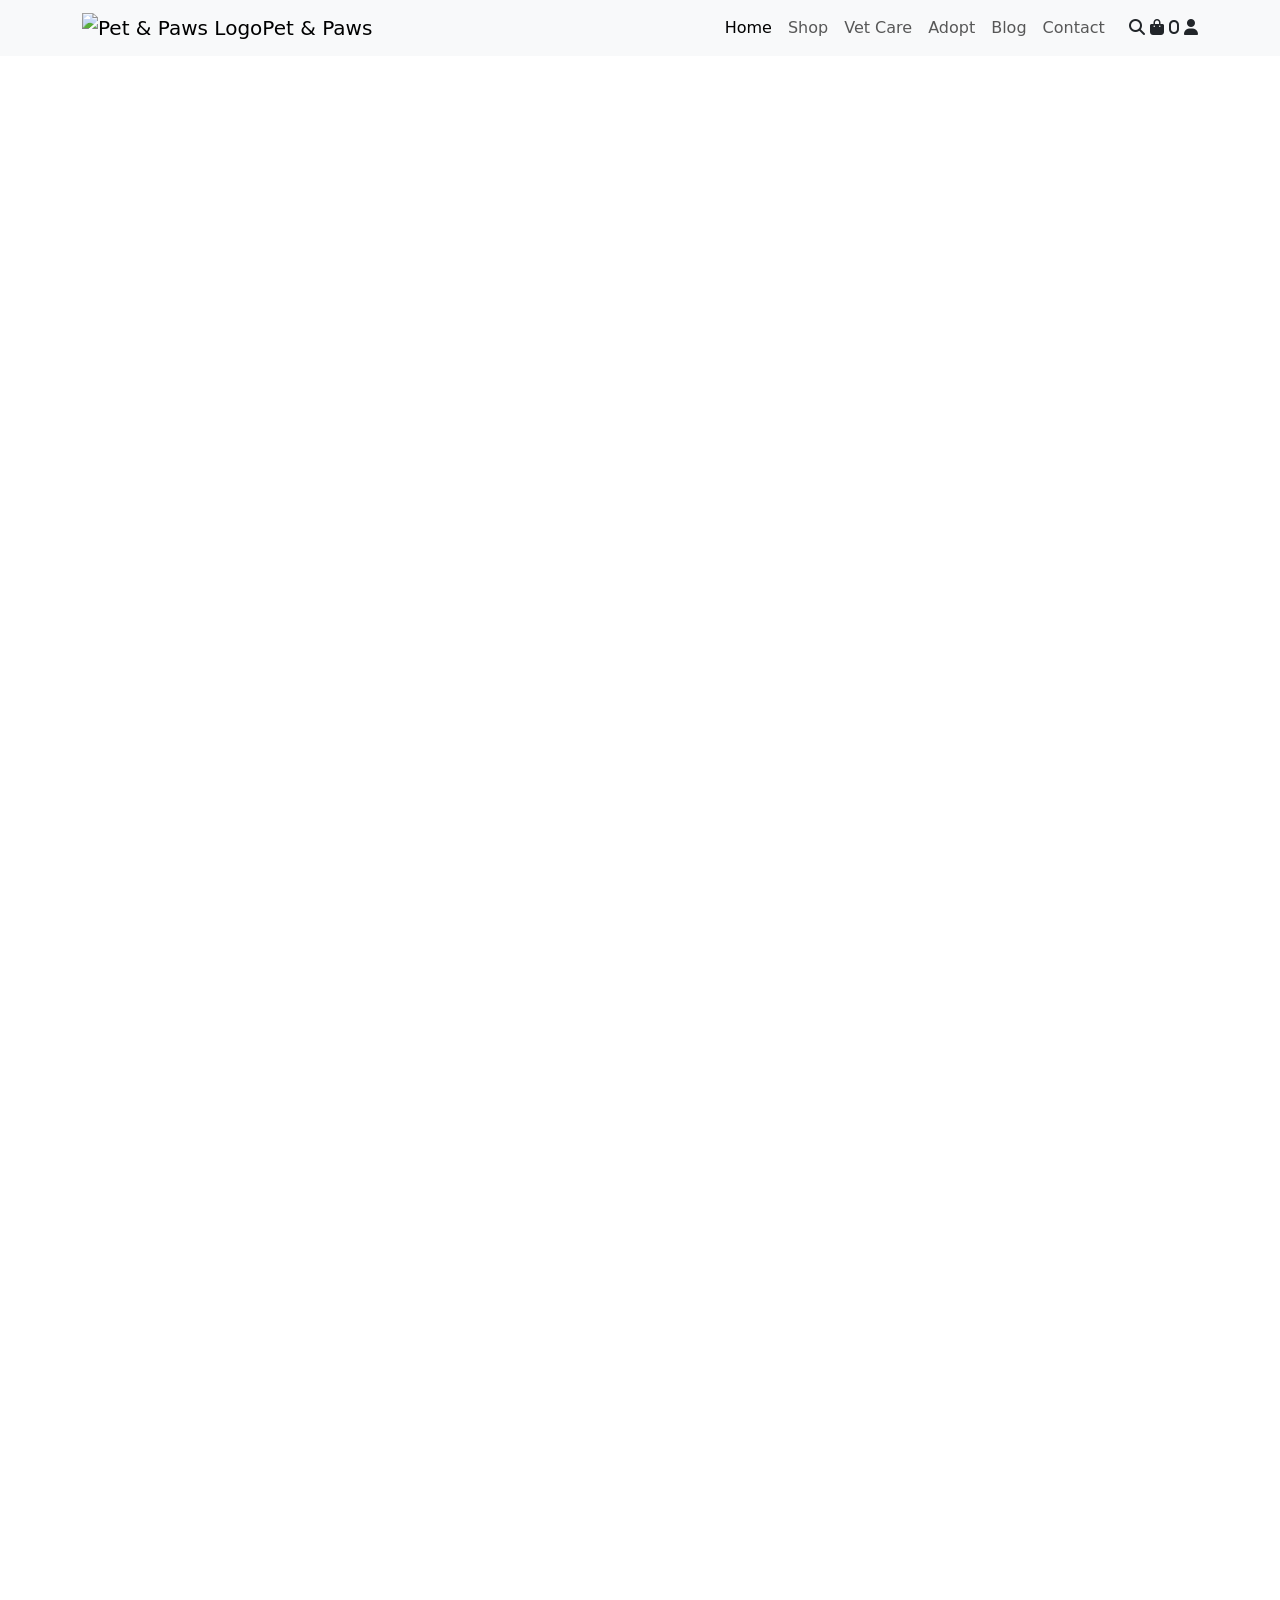
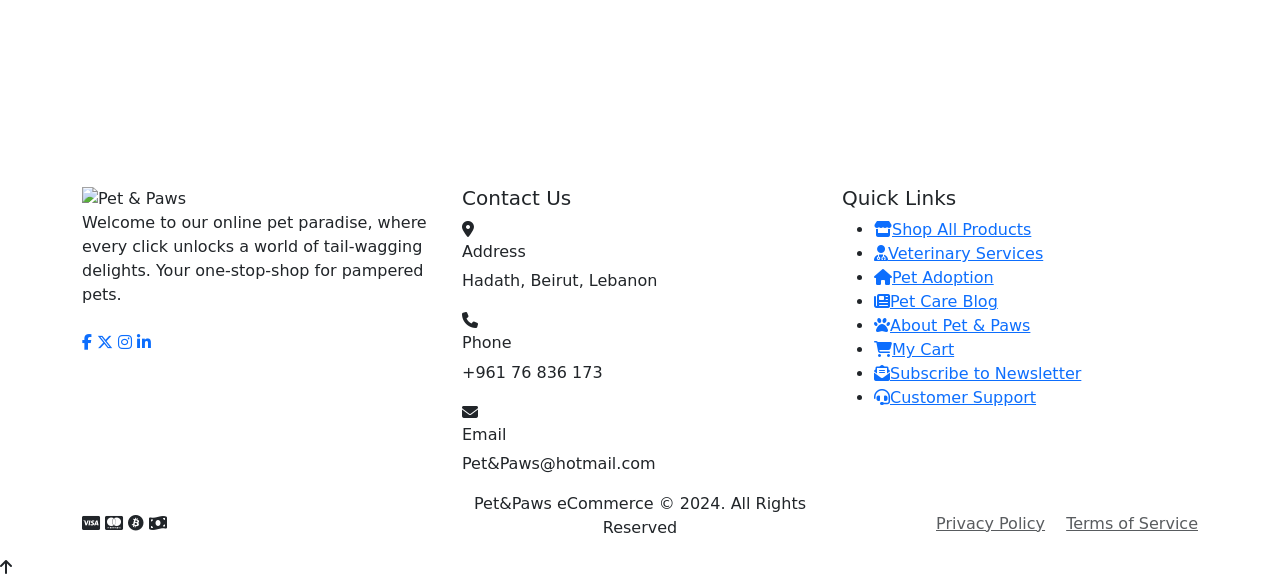
==== Home.html @ 6970361b "Add Home page HTML" ====
<!DOCTYPE html>
<html lang="en">
<head>
    <meta charset="UTF-8">
    <meta name="viewport" content="width=device-width, initial-scale=1.0">
    <title>Pet & Paws - Your Pet's Paradise</title>
    <meta name="description" content="Welcome to Pet & Paws - Your ultimate pet haven with premium food, toys, accessories, veterinary services, and pet adoption.">
    
    <!-- Bootstrap 5 CSS -->
    <link href="https://cdn.jsdelivr.net/npm/bootstrap@5.3.2/dist/css/bootstrap.min.css" rel="stylesheet">
    <!-- Font Awesome -->
    <link rel="stylesheet" href="https://cdnjs.cloudflare.com/ajax/libs/font-awesome/6.5.2/css/all.min.css">
    <!-- Google Fonts -->
    <link href="https://fonts.googleapis.com/css2?family=Poppins:wght@300;400;500;600;700;800&display=swap" rel="stylesheet">
    <!-- AOS Animation Library -->
    <link href="https://unpkg.com/aos@2.3.1/dist/aos.css" rel="stylesheet">
    <!-- Custom CSS -->
    <link rel="stylesheet" href="styles.css">
</head>
<body>
<!-- Navigation -->
    <nav class="navbar navbar-expand-lg navbar-light bg-light fixed-top">
        <div class="container">
            <a class="navbar-brand d-flex align-items-center" href="#home">
                <img src="image/logo.png" alt="Pet & Paws Logo">
                <span id="brand-name"><span class="pet-part">Pet &</span> <span class="paws-part">Paws</span></span>
            </a>
            <button class="navbar-toggler" type="button" data-bs-toggle="collapse" data-bs-target="#navbarSupportedContent" aria-controls="navbarSupportedContent" aria-expanded="false" aria-label="Toggle navigation">
                <span class="navbar-toggler-icon"></span>
            </button>
            <div class="collapse navbar-collapse" id="navbarSupportedContent">
                <ul class="navbar-nav ms-auto">
                    <li class="nav-item">
                        <a class="nav-link active" href="#home">Home</a>
                    </li>
                    <li class="nav-item">
                        <a class="nav-link" href="#featured">Shop</a>
                    </li>
                    <li class="nav-item">
                        <a class="nav-link" href="#veterinary">Vet Care</a>
                    </li>
                    <li class="nav-item">
                        <a class="nav-link" href="#adoption">Adopt</a>
                    </li>
                    <li class="nav-item">
                        <a class="nav-link" href="blog.html">Blog</a>
                    </li>
                    <li class="nav-item">
                        <a class="nav-link" href="#contact">Contact</a>
                    </li>
                    <li class="nav-item" id="admin-nav-item" style="display: none;">
                        <a class="nav-link" href="admin.html">
                            Admin Dashboard
                        </a>
                    </li>
                    <li class="nav-item" id="logout-nav-item" style="display: none;">
                        <a class="nav-link" href="#" onclick="logoutUser()" style="background: #dc3545; color: white; padding: 8px 15px; border-radius: 20px; font-weight: 500;">
                            Logout
                        </a>
                    </li>
                </ul>
                <div class="navbar-icons ms-lg-3 mt-3 mt-lg-0">
                    <i class="fas fa-search" data-bs-toggle="modal" data-bs-target="#searchModal" title="Search"></i>
                    <i class="fas fa-shopping-bag" onclick="goToCart()" title="Cart">
                        <span id="cart-count">0</span>
                    </i>
                    <i class="fas fa-user" onclick="goToLogin()" title="Account"></i>
                </div>
            </div>
        </div>
    </nav>

    <!-- Hero Section -->
    <section id="home">
        <div class="container">
            <div class="row align-items-center">
                <div class="col-lg-6 hero-content" data-aos="fade-right">
                    <span class="hero-badge"><i class="fas fa-paw me-2"></i>FRESH FETCHES</span>
                    <h1 class="hero-title">Welcome to the <span>Fur-tastic</span> Portal</h1>
                    <p class="hero-subtitle">
                        Welcome to the ultimate pet haven, where tails wag, purrs resonate, and every pet parent finds
                        exactly what their furry friend needs. Discover premium products at paw-some prices!
                    </p>
                    <div class="hero-buttons">
                        <button class="btn-hero-primary" onclick="scrollToSection('featured')">
                            <i class="fas fa-shopping-bag me-2"></i>Shop Now
                        </button>
                        <button class="btn-hero-secondary" onclick="scrollToSection('about-us')">
                            <i class="fas fa-info-circle me-2"></i>Learn More
                        </button>
                    </div>
                    <div class="hero-stats mt-4">
                        <div class="stat-item">
                            <span class="stat-number">10K+</span>
                            <span class="stat-label">Happy Pets</span>
                        </div>
                        <div class="stat-item">
                            <span class="stat-number">500+</span>
                            <span class="stat-label">Products</span>
                        </div>
                        <div class="stat-item">
                            <span class="stat-number">24/7</span>
                            <span class="stat-label">Support</span>
                        </div>
                    </div>
                </div>
                <div class="col-lg-6 hero-image" data-aos="fade-left">
                    <img src="image/backgr3.jpeg" alt="Happy Pet" class="img-fluid rounded-4">
                    <div class="floating-card card-1" data-aos="fade-up" data-aos-delay="300">
                        <i class="fas fa-heart"></i>
                        <span>Trusted by Pet Lovers</span>
                    </div>
                    <div class="floating-card card-2" data-aos="fade-up" data-aos-delay="500">
                        <i class="fas fa-star"></i>
                        <span>4.9 Rating</span>
                    </div>
                </div>
            </div>
        </div>
    </section>

    <!-- Features Section -->
    <section id="features">
        <div class="container">
            <div class="row g-4">
                <div class="col-lg-3 col-md-6" data-aos="fade-up" data-aos-delay="0">
                    <div class="feature-box">
                        <div class="feature-icon">
                            <i class="fas fa-shipping-fast"></i>
                        </div>
                        <h4>Free Shipping</h4>
                        <p>On all orders over $50. Fast and reliable delivery to your doorstep.</p>
                    </div>
                </div>
                <div class="col-lg-3 col-md-6" data-aos="fade-up" data-aos-delay="100">
                    <div class="feature-box">
                        <div class="feature-icon">
                            <i class="fas fa-undo"></i>
                        </div>
                        <h4>Easy Returns</h4>
                        <p>30-day hassle-free return policy. Your satisfaction is guaranteed.</p>
                    </div>
                </div>
                <div class="col-lg-3 col-md-6" data-aos="fade-up" data-aos-delay="200">
                    <div class="feature-box">
                        <div class="feature-icon">
                            <i class="fas fa-lock"></i>
                        </div>
                        <h4>Secure Payment</h4>
                        <p>100% secure payment processing with multiple payment options.</p>
                    </div>
                </div>
                <div class="col-lg-3 col-md-6" data-aos="fade-up" data-aos-delay="300">
                    <div class="feature-box">
                        <div class="feature-icon">
                            <i class="fas fa-headset"></i>
                        </div>
                        <h4>24/7 Support</h4>
                        <p>Dedicated customer support ready to help you anytime.</p>
                    </div>
                </div>
            </div>
        </div>
    </section>

    <!-- Products Section -->
    <section id="featured">
        <div class="container">
            <div class="section-header" data-aos="fade-up">
                <span class="section-badge">Our Products</span>
                <h2 class="section-title">Featured Products</h2>
                <p class="section-subtitle">Discover our handpicked selection of premium pet products at unbeatable prices</p>
            </div>
            
            <!-- Product Filters -->
            <div class="product-filters" data-aos="fade-up">
                <button class="filter-btn active" data-filter="all">All</button>
                <button class="filter-btn" data-filter="food">Food</button>
                <button class="filter-btn" data-filter="toys">Toys</button>
                <button class="filter-btn" data-filter="care">Care</button>
                <button class="filter-btn" data-filter="accessories">Accessories</button>
            </div>
            
            <div class="row g-4" id="product-container">
                <!-- Products will be loaded dynamically via JavaScript -->
            </div>
            
            <div class="text-center mt-5" data-aos="fade-up">
                <button class="btn-hero-secondary" onclick="loadMoreProducts()">
                    <i class="fas fa-spinner me-2"></i>Load More Products
                </button>
            </div>
        </div>
    </section>

    <!-- Veterinary Clinic Section -->
    <section id="veterinary">
        <div class="container">
            <div class="section-header" data-aos="fade-up">
                <span class="section-badge"><i class="fas fa-user-md me-2"></i>Veterinary Care</span>
                <h2 class="section-title">Professional Pet Healthcare</h2>
                <p class="section-subtitle">Expert veterinary services to keep your furry friends healthy and happy</p>
            </div>
            
            <div class="row g-4">
                <!-- Service Cards -->
                <div class="col-lg-4 col-md-6" data-aos="fade-up" data-aos-delay="0">
                    <div class="service-card">
                        <div class="service-icon">
                            <i class="fas fa-stethoscope"></i>
                        </div>
                        <h4>General Checkups</h4>
                        <p>Comprehensive health examinations to ensure your pet is in top condition.</p>
                        <span class="service-price">From $45</span>
                        <button class="btn-book" onclick="openBookingModal('General Checkup')">Book Now</button>
                    </div>
                </div>
                
                <div class="col-lg-4 col-md-6" data-aos="fade-up" data-aos-delay="100">
                    <div class="service-card">
                        <div class="service-icon">
                            <i class="fas fa-syringe"></i>
                        </div>
                        <h4>Vaccinations</h4>
                        <p>Essential vaccines to protect your pets from common diseases and infections.</p>
                        <span class="service-price">From $35</span>
                        <button class="btn-book" onclick="openBookingModal('Vaccination')">Book Now</button>
                    </div>
                </div>
                
                <div class="col-lg-4 col-md-6" data-aos="fade-up" data-aos-delay="200">
                    <div class="service-card">
                        <div class="service-icon">
                            <i class="fas fa-cut"></i>
                        </div>
                        <h4>Grooming Services</h4>
                        <p>Professional grooming including bathing, haircuts, nail trimming, and more.</p>
                        <span class="service-price">From $25</span>
                        <button class="btn-book" onclick="openBookingModal('Grooming')">Book Now</button>
                    </div>
                </div>
                
                <div class="col-lg-4 col-md-6" data-aos="fade-up" data-aos-delay="300">
                    <div class="service-card">
                        <div class="service-icon">
                            <i class="fas fa-tooth"></i>
                        </div>
                        <h4>Dental Care</h4>
                        <p>Complete dental cleaning and oral health services for your pets.</p>
                        <span class="service-price">From $60</span>
                        <button class="btn-book" onclick="openBookingModal('Dental Care')">Book Now</button>
                    </div>
                </div>
                
                <div class="col-lg-4 col-md-6" data-aos="fade-up" data-aos-delay="400">
                    <div class="service-card">
                        <div class="service-icon">
                            <i class="fas fa-microscope"></i>
                        </div>
                        <h4>Laboratory Tests</h4>
                        <p>Blood work, urinalysis, and other diagnostic tests for accurate health assessment.</p>
                        <span class="service-price">From $50</span>
                        <button class="btn-book" onclick="openBookingModal('Lab Tests')">Book Now</button>
                    </div>
                </div>
                
                <div class="col-lg-4 col-md-6" data-aos="fade-up" data-aos-delay="500">
                    <div class="service-card">
                        <div class="service-icon">
                            <i class="fas fa-ambulance"></i>
                        </div>
                        <h4>Emergency Care</h4>
                        <p>24/7 emergency veterinary services for urgent medical situations.</p>
                        <span class="service-price">Emergency</span>
                        <button class="btn-book emergency" onclick="callEmergency()">
                            <i class="fas fa-phone me-2"></i>Call Now
                        </button>
                    </div>
                </div>
            </div>
            
            <!-- Vet Team Section -->
            <div class="vet-team-section mt-5" data-aos="fade-up">
                <h3 class="text-center mb-4">Our Expert Veterinary Team</h3>
                <div class="row g-4">
                    <div class="col-lg-4 col-md-6">
                        <div class="vet-card">
                            <div class="vet-image">
                                <img src="https://images.unsplash.com/photo-1612349317150-e413f6a5b16d?w=400&h=400&fit=crop" alt="Dr. Sarah Johnson">
                            </div>
                            <h5>Dr. Sarah Johnson</h5>
                            <span class="vet-role">Chief Veterinarian</span>
                            <p>15+ years experience in small animal medicine</p>
                            <div class="vet-rating">
                                <i class="fas fa-star"></i>
                                <i class="fas fa-star"></i>
                                <i class="fas fa-star"></i>
                                <i class="fas fa-star"></i>
                                <i class="fas fa-star"></i>
                                <span>5.0</span>
                            </div>
                        </div>
                    </div>
                    <div class="col-lg-4 col-md-6">
                        <div class="vet-card">
                            <div class="vet-image">
                                <img src="https://images.unsplash.com/photo-1622253692010-333f2da6031d?w=400&h=400&fit=crop" alt="Dr. Michael Chen">
                            </div>
                            <h5>Dr. Michael Chen</h5>
                            <span class="vet-role">Surgical Specialist</span>
                            <p>Expert in orthopedic and soft tissue surgery</p>
                            <div class="vet-rating">
                                <i class="fas fa-star"></i>
                                <i class="fas fa-star"></i>
                                <i class="fas fa-star"></i>
                                <i class="fas fa-star"></i>
                                <i class="fas fa-star-half-alt"></i>
                                <span>4.8</span>
                            </div>
                        </div>
                    </div>
                    <div class="col-lg-4 col-md-6">
                        <div class="vet-card">
                            <div class="vet-image">
                                <img src="https://images.unsplash.com/photo-1594824476967-48c8b964273f?w=400&h=400&fit=crop" alt="Dr. Emily Rodriguez">
                            </div>
                            <h5>Dr. Emily Rodriguez</h5>
                            <span class="vet-role">Pet Nutritionist</span>
                            <p>Specialized in dietary planning and nutrition</p>
                            <div class="vet-rating">
                                <i class="fas fa-star"></i>
                                <i class="fas fa-star"></i>
                                <i class="fas fa-star"></i>
                                <i class="fas fa-star"></i>
                                <i class="fas fa-star"></i>
                                <span>4.9</span>
                            </div>
                        </div>
                    </div>
                </div>
            </div>
        </div>
    </section>

    <!-- Pet Adoption Section -->
    <section id="adoption">
        <div class="container">
            <div class="section-header" data-aos="fade-up">
                <span class="section-badge"><i class="fas fa-home me-2"></i>Pet Adoption</span>
                <h2 class="section-title">Find Your Perfect Companion</h2>
                <p class="section-subtitle">Give a loving home to pets in need. Browse our adorable friends waiting for adoption.</p>
            </div>
            
            <!-- Adoption Stats -->
            <div class="adoption-stats" data-aos="fade-up">
                <div class="adoption-stat-item">
                    <i class="fas fa-heart"></i>
                    <span class="adoption-number">1,250+</span>
                    <span class="adoption-label">Pets Adopted</span>
                </div>
                <div class="adoption-stat-item">
                    <i class="fas fa-home"></i>
                    <span class="adoption-number">850+</span>
                    <span class="adoption-label">Happy Families</span>
                </div>
                <div class="adoption-stat-item">
                    <i class="fas fa-clock"></i>
                    <span class="adoption-number">5+</span>
                    <span class="adoption-label">Years of Service</span>
                </div>
            </div>
            
            <!-- Pet Filter Tabs -->
            <div class="pet-filter-tabs" data-aos="fade-up">
                <button class="pet-tab active" data-pet="all">
                    <i class="fas fa-paw"></i> All Pets
                </button>
                <button class="pet-tab" data-pet="dogs">
                    <i class="fas fa-dog"></i> Dogs
                </button>
                <button class="pet-tab" data-pet="cats">
                    <i class="fas fa-cat"></i> Cats
                </button>
                <button class="pet-tab" data-pet="others">
                    <i class="fas fa-dove"></i> Others
                </button>
            </div>
            
            <!-- Pets Grid -->
            <div class="row g-4" id="pets-container">
                <!-- Pet cards will be loaded dynamically -->
            </div>
            
            <!-- Adoption Process -->
            <div class="adoption-process mt-5" data-aos="fade-up">
                <h3 class="text-center mb-5">How Adoption Works</h3>
                <div class="row g-4">
                    <div class="col-lg-3 col-md-6">
                        <div class="process-step">
                            <div class="step-number">1</div>
                            <i class="fas fa-search"></i>
                            <h5>Browse Pets</h5>
                            <p>Explore our available pets and find your perfect match</p>
                        </div>
                    </div>
                    <div class="col-lg-3 col-md-6">
                        <div class="process-step">
                            <div class="step-number">2</div>
                            <i class="fas fa-handshake"></i>
                            <h5>Meet & Greet</h5>
                            <p>Schedule a visit to meet your potential new family member</p>
                        </div>
                    </div>
                    <div class="col-lg-3 col-md-6">
                        <div class="process-step">
                            <div class="step-number">3</div>
                            <i class="fas fa-file-alt"></i>
                            <h5>Application</h5>
                            <p>Complete the adoption application and screening process</p>
                        </div>
                    </div>
                    <div class="col-lg-3 col-md-6">
                        <div class="process-step">
                            <div class="step-number">4</div>
                            <i class="fas fa-home"></i>
                            <h5>Welcome Home</h5>
                            <p>Bring your new companion home and start your journey together</p>
                        </div>
                    </div>
                </div>
            </div>
            
            <!-- Success Stories -->
            <div class="success-stories mt-5" data-aos="fade-up">
                <h3 class="text-center mb-4">Adoption Success Stories</h3>
                <div class="testimonial-slider">
                    <div class="testimonial-card">
                        <div class="testimonial-image">
                            <img src="https://images.unsplash.com/photo-1587300003388-59208cc962cb?w=200&h=200&fit=crop" alt="Max">
                        </div>
                        <div class="testimonial-content">
                            <p>"We adopted Max 6 months ago and he has brought so much joy to our family. The adoption process was smooth and the team was incredibly helpful!"</p>
                            <h6>The Johnson Family</h6>
                            <span>Adopted Max (Golden Retriever)</span>
                        </div>
                    </div>
                </div>
            </div>
        </div>
    </section>

    <!-- Pet Care Tips Section -->
    <section id="care-tips">
        <div class="container">
            <div class="section-header" data-aos="fade-up">
                <span class="section-badge"><i class="fas fa-lightbulb me-2"></i>Pet Care Tips</span>
                <h2 class="section-title">Expert Advice for Pet Parents</h2>
                <p class="section-subtitle">Helpful tips and guides to keep your pets healthy and happy</p>
            </div>
            
            <div class="row g-4">
                <div class="col-lg-4 col-md-6" data-aos="fade-up" data-aos-delay="0">
                    <div class="tip-card">
                        <div class="tip-image">
                            <img src="https://images.unsplash.com/photo-1583337130417-3346a1be7dee?w=400&h=300&fit=crop" alt="Nutrition Tips">
                            <span class="tip-category">Nutrition</span>
                        </div>
                        <div class="tip-content">
                            <h5>Healthy Eating Habits</h5>
                            <p>Learn about proper nutrition and feeding schedules for your pets at different life stages.</p>
                            <a href="blog.html" class="read-more">Read More <i class="fas fa-arrow-right"></i></a>
                        </div>
                    </div>
                </div>
                
                <div class="col-lg-4 col-md-6" data-aos="fade-up" data-aos-delay="100">
                    <div class="tip-card">
                        <div class="tip-image">
                            <img src="https://images.unsplash.com/photo-1601758228041-f3b2795255f1?w=400&h=300&fit=crop" alt="Exercise Tips">
                            <span class="tip-category">Exercise</span>
                        </div>
                        <div class="tip-content">
                            <h5>Daily Exercise Routines</h5>
                            <p>Discover the right amount of physical activity your pet needs to stay fit and healthy.</p>
                            <a href="blog.html" class="read-more">Read More <i class="fas fa-arrow-right"></i></a>
                        </div>
                    </div>
                </div>
                
                <div class="col-lg-4 col-md-6" data-aos="fade-up" data-aos-delay="200">
                    <div class="tip-card">
                        <div class="tip-image">
                            <img src="https://images.unsplash.com/photo-1516734214326-712a40e8c934?w=400&h=300&fit=crop" alt="Training Tips">
                            <span class="tip-category">Training</span>
                        </div>
                        <div class="tip-content">
                            <h5>Basic Training Guide</h5>
                            <p>Essential training tips to help your pet become a well-behaved family member.</p>
                            <a href="blog.html" class="read-more">Read More <i class="fas fa-arrow-right"></i></a>
                        </div>
                    </div>
                </div>
            </div>
        </div>
    </section>

    <!-- About Section -->
    <section id="about-us">
        <div class="container">
            <div class="about-content">
                <div class="about-image" data-aos="fade-right">
                    <img src="image/pets.webp" alt="About Pet & Paws">
                    <div class="experience-badge">
                        <span class="exp-years">10+</span>
                        <span class="exp-text">Years of<br>Experience</span>
                    </div>
                </div>
                <div class="about-text" data-aos="fade-left">
                    <span class="section-badge">About Us</span>
                    <h3>We Love Pets As Much As You Do</h3>
                    <p>
                        Welcome to our online pet paradise, where every click unlocks a world of tail-wagging delights. 
                        From gourmet treats to toys that turn 'fetch' into a full-blown adventure, we're the one-stop-shop 
                        for pampered pets and their discerning humans.
                    </p>
                    <p>
                        Founded by pet lovers for pet lovers, we understand that your furry friends deserve nothing but 
                        the best. That's why we carefully curate our collection to include only the highest quality 
                        products that meet our strict standards.
                    </p>
                    <div class="about-features">
                        <div class="about-feature">
                            <i class="fas fa-check-circle"></i>
                            <span>Premium Quality</span>
                        </div>
                        <div class="about-feature">
                            <i class="fas fa-check-circle"></i>
                            <span>Best Prices</span>
                        </div>
                        <div class="about-feature">
                            <i class="fas fa-check-circle"></i>
                            <span>Fast Delivery</span>
                        </div>
                        <div class="about-feature">
                            <i class="fas fa-check-circle"></i>
                            <span>Expert Support</span>
                        </div>
                    </div>
                    <button class="btn-hero-primary mt-4" onclick="scrollToSection('featured')">
                        Explore Products
                    </button>
                </div>
            </div>
        </div>
    </section>

    <!-- Newsletter Section -->
    <section id="newsletter">
        <div class="container">
            <div class="newsletter-content" data-aos="fade-up">
                <div class="row align-items-center">
                    <div class="col-lg-6">
                        <h3>Join Our Pet Family</h3>
                        <p>Subscribe to get special offers, free giveaways, and exclusive deals</p>
                    </div>
                    <div class="col-lg-6">
                        <form class="newsletter-form" onsubmit="subscribeNewsletter(event)">
                            <input type="email" placeholder="Enter your email address" required>
                            <button type="submit">Subscribe</button>
                        </form>
                    </div>
                </div>
            </div>
        </div>
    </section>

    <!-- Contact Section -->
    <section id="contact">
        <div class="container">
            <div class="section-header" data-aos="fade-up">
                <span class="section-badge"><i class="fas fa-envelope me-2"></i>Get In Touch</span>
                <h2 class="section-title">Contact Us</h2>
                <p class="section-subtitle">Have questions? We'd love to hear from you. Send us a message!</p>
            </div>
            
            <div class="row g-4">
                <div class="col-lg-4" data-aos="fade-right">
                    <div class="contact-info-card">
                        <div class="contact-info-item">
                            <i class="fas fa-map-marker-alt"></i>
                            <div>
                                <h6>Visit Us</h6>
                                <p>Hadath, Beirut, Lebanon</p>
                            </div>
                        </div>
                        <div class="contact-info-item">
                            <i class="fas fa-phone"></i>
                            <div>
                                <h6>Call Us</h6>
                                <p>+961 76 836 173</p>
                            </div>
                        </div>
                        <div class="contact-info-item">
                            <i class="fas fa-envelope"></i>
                            <div>
                                <h6>Email Us</h6>
                                <p>Pet&Paws@hotmail.com</p>
                            </div>
                        </div>
                        <div class="contact-info-item">
                            <i class="fas fa-clock"></i>
                            <div>
                                <h6>Working Hours</h6>
                                <p>Mon - Sat: 9AM - 8PM</p>
                            </div>
                        </div>
                    </div>
                </div>
                <div class="col-lg-8" data-aos="fade-left">
                    <form class="contact-form" onsubmit="submitContactForm(event)">
                        <div class="row g-3">
                            <div class="col-md-6">
                                <input type="text" class="form-control" placeholder="Your Name" required>
                            </div>
                            <div class="col-md-6">
                                <input type="email" class="form-control" placeholder="Your Email" required>
                            </div>
                            <div class="col-12">
                                <input type="text" class="form-control" placeholder="Subject">
                            </div>
                            <div class="col-12">
                                <textarea class="form-control" rows="5" placeholder="Your Message" required></textarea>
                            </div>
                            <div class="col-12">
                                <button type="submit" class="btn-hero-primary">
                                    <i class="fas fa-paper-plane me-2"></i>Send Message
                                </button>
                            </div>
                        </div>
                    </form>
                </div>
            </div>
        </div>
    </section>

    <!-- Footer -->
    <footer>
        <div class="container">
            <div class="row g-4">
                <div class="col-lg-4 col-md-6">
                    <img src="image/logo.png" alt="Pet & Paws" class="footer-logo">
                    <p>
                        Welcome to our online pet paradise, where every click unlocks a world of tail-wagging delights. 
                        Your one-stop-shop for pampered pets.
                    </p>
                    <div class="social-links mt-4">
                        <a href="#"><i class="fab fa-facebook-f"></i></a>
                        <a href="#"><i class="fab fa-x-twitter"></i></a>
                        <a href="#"><i class="fab fa-instagram"></i></a>
                        <a href="#"><i class="fab fa-linkedin-in"></i></a>
                    </div>
                </div>
                <div class="col-lg-4 col-md-6">
                    <h5>Contact Us</h5>
                    <div class="contact-item">
                        <i class="fas fa-map-marker-alt"></i>
                        <div>
                            <h6>Address</h6>
                            <p>Hadath, Beirut, Lebanon</p>
                        </div>
                    </div>
                    <div class="contact-item">
                        <i class="fas fa-phone"></i>
                        <div>
                            <h6>Phone</h6>
                            <p>+961 76 836 173</p>
                        </div>
                    </div>
                    <div class="contact-item">
                        <i class="fas fa-envelope"></i>
                        <div>
                            <h6>Email</h6>
                            <p>Pet&Paws@hotmail.com</p>
                        </div>
                    </div>
                </div>
                <div class="col-lg-4 col-md-12">
                    <h5>Quick Links</h5>
                    <ul class="footer-links">
                        <li><a href="Home.html#featured"><i class="fas fa-store"></i><span>Shop All Products</span></a></li>
                        <li><a href="Home.html#veterinary"><i class="fas fa-user-md"></i><span>Veterinary Services</span></a></li>
                        <li><a href="Home.html#adoption"><i class="fas fa-home"></i><span>Pet Adoption</span></a></li>
                        <li><a href="blog.html"><i class="fas fa-newspaper"></i><span>Pet Care Blog</span></a></li>
                        <li><a href="Home.html#about-us"><i class="fas fa-paw"></i><span>About Pet & Paws</span></a></li>
                        <li><a href="addTocart.html"><i class="fas fa-shopping-cart"></i><span>My Cart</span></a></li>
                        <li><a href="Home.html#newsletter"><i class="fas fa-envelope-open-text"></i><span>Subscribe to Newsletter</span></a></li>
                        <li><a href="mailto:Pet%26Paws@hotmail.com"><i class="fas fa-headset"></i><span>Customer Support</span></a></li>
                    </ul>
                </div>
            </div>
            <div class="copyright">
                <div class="row align-items-center">
                    <div class="col-md-4 text-center text-md-start mb-3 mb-md-0">
                        <div class="payment-methods">
                            <i class="fab fa-cc-visa" title="Visa"></i>
                            <i class="fab fa-cc-mastercard" title="Mastercard"></i>
                            <i class="fab fa-bitcoin" title="Crypto"></i>
                            <i class="fas fa-money-bill-wave" title="Cash on Delivery"></i>
                        </div>
                    </div>
                    <div class="col-md-4 text-center mb-3 mb-md-0">
                        <p>Pet&Paws eCommerce © 2024. All Rights Reserved</p>
                    </div>
                    <div class="col-md-4 text-center text-md-end">
                        <a href="#" class="text-muted me-3">Privacy Policy</a>
                        <a href="#" class="text-muted">Terms of Service</a>
                    </div>
                </div>
            </div>
        </div>
    </footer>

    <!-- Scroll to Top Button -->
    <div id="scroll-top" onclick="scrollToTop()">
        <i class="fas fa-arrow-up"></i>
    </div>

    <!-- Search Modal -->
    <div class="modal fade" id="searchModal" tabindex="-1" aria-labelledby="searchModalLabel" aria-hidden="true">
        <div class="modal-dialog modal-dialog-centered">
            <div class="modal-content">
                <div class="modal-header border-0">
                    <h5 class="modal-title" id="searchModalLabel">Search Products</h5>
                    <button type="button" class="btn-close" data-bs-dismiss="modal" aria-label="Close"></button>
                </div>
                <div class="modal-body">
                    <div class="input-group">
                        <input type="text" class="form-control" placeholder="Search for products..." id="search-input">
                        <button class="btn btn-primary" type="button" style="background: coral; border: none;">
                            <i class="fas fa-search"></i>
                        </button>
                    </div>
                    <div id="search-results" class="mt-3"></div>
                </div>
            </div>
        </div>
    </div>

    <!-- Quick View Modal -->
    <div class="modal fade" id="quickViewModal" tabindex="-1" aria-labelledby="quickViewModalLabel" aria-hidden="true">
        <div class="modal-dialog modal-dialog-centered modal-lg">
            <div class="modal-content">
                <div class="modal-header border-0">
                    <button type="button" class="btn-close" data-bs-dismiss="modal" aria-label="Close"></button>
                </div>
                <div class="modal-body">
                    <div class="row">
                        <div class="col-md-6">
                            <img src="" alt="Product Image" class="img-fluid rounded" id="quick-view-image">
                        </div>
                        <div class="col-md-6">
                            <h4 class="mb-3" id="quick-view-title"></h4>
                            <h3 class="text-primary mb-3" id="quick-view-price"></h3>
                            <p class="text-muted" id="quick-view-description"></p>
                            <div class="mb-4">
                                <label class="form-label">Quantity:</label>
                                <input type="number" class="form-control w-25" id="quick-view-quantity" value="1" min="1">
                            </div>
                            <button class="btn btn-hero-primary" id="quick-view-add-to-cart">
                                <i class="fas fa-shopping-cart me-2"></i>Add to Cart
                            </button>
                        </div>
                    </div>
                </div>
            </div>
        </div>
    </div>

    <!-- Booking Modal -->
    <div class="modal fade" id="bookingModal" tabindex="-1" aria-labelledby="bookingModalLabel" aria-hidden="true">
        <div class="modal-dialog modal-dialog-centered">
            <div class="modal-content">
                <div class="modal-header border-0">
                    <h5 class="modal-title" id="bookingModalLabel">Book Appointment</h5>
                    <button type="button" class="btn-close" data-bs-dismiss="modal" aria-label="Close"></button>
                </div>
                <div class="modal-body">
                    <form id="booking-form" onsubmit="submitBooking(event)">
                        <div class="mb-3">
                            <label class="form-label">Service Type</label>
                            <input type="text" class="form-control" id="booking-service" readonly>
                        </div>
                        <div class="mb-3">
                            <label class="form-label">Your Name</label>
                            <input type="text" class="form-control" required>
                        </div>
                        <div class="mb-3">
                            <label class="form-label">Phone Number</label>
                            <input type="tel" class="form-control" required>
                        </div>
                        <div class="mb-3">
                            <label class="form-label">Pet Name</label>
                            <input type="text" class="form-control" required>
                        </div>
                        <div class="mb-3">
                            <label class="form-label">Pet Type</label>
                            <select class="form-select" required>
                                <option value="">Select pet type</option>
                                <option value="dog">Dog</option>
                                <option value="cat">Cat</option>
                                <option value="bird">Bird</option>
                                <option value="other">Other</option>
                            </select>
                        </div>
                        <div class="mb-3">
                            <label class="form-label">Preferred Date</label>
                            <input type="date" class="form-control" required>
                        </div>
                        <div class="mb-3">
                            <label class="form-label">Preferred Time</label>
                            <select class="form-select" required>
                                <option value="">Select time</option>
                                <option value="09:00">9:00 AM</option>
                                <option value="10:00">10:00 AM</option>
                                <option value="11:00">11:00 AM</option>
                                <option value="14:00">2:00 PM</option>
                                <option value="15:00">3:00 PM</option>
                                <option value="16:00">4:00 PM</option>
                                <option value="17:00">5:00 PM</option>
                            </select>
                        </div>
                        <div class="mb-3">
                            <label class="form-label">Additional Notes</label>
                            <textarea class="form-control" rows="3"></textarea>
                        </div>
                        <button type="submit" class="btn btn-hero-primary w-100">
                            <i class="fas fa-calendar-check me-2"></i>Confirm Booking
                        </button>
                    </form>
                </div>
            </div>
        </div>
    </div>

    <!-- Pet Adoption Modal -->
    <div class="modal fade" id="adoptionModal" tabindex="-1" aria-labelledby="adoptionModalLabel" aria-hidden="true">
        <div class="modal-dialog modal-dialog-centered modal-lg">
            <div class="modal-content">
                <div class="modal-header border-0">
                    <h5 class="modal-title" id="adoptionModalLabel">Adopt a Pet</h5>
                    <button type="button" class="btn-close" data-bs-dismiss="modal" aria-label="Close"></button>
                </div>
                <div class="modal-body">
                    <div class="row">
                        <div class="col-md-5">
                            <img src="" alt="Pet" class="img-fluid rounded" id="adoption-pet-image">
                            <div class="pet-info mt-3" id="adoption-pet-info"></div>
                        </div>
                        <div class="col-md-7">
                            <form id="adoption-form" onsubmit="submitAdoption(event)">
                                <h6 class="mb-3">Adoption Application</h6>
                                <div class="mb-3">
                                    <label class="form-label">Full Name</label>
                                    <input type="text" class="form-control" required>
                                </div>
                                <div class="mb-3">
                                    <label class="form-label">Email</label>
                                    <input type="email" class="form-control" required>
                                </div>
                                <div class="mb-3">
                                    <label class="form-label">Phone</label>
                                    <input type="tel" class="form-control" required>
                                </div>
                                <div class="mb-3">
                                    <label class="form-label">Address</label>
                                    <textarea class="form-control" rows="2" required></textarea>
                                </div>
                                <div class="mb-3">
                                    <label class="form-label">Do you have other pets?</label>
                                    <select class="form-select" required>
                                        <option value="">Select</option>
                                        <option value="yes">Yes</option>
                                        <option value="no">No</option>
                                    </select>
                                </div>
                                <div class="mb-3">
                                    <label class="form-label">Experience with pets</label>
                                    <select class="form-select" required>
                                        <option value="">Select</option>
                                        <option value="beginner">Beginner</option>
                                        <option value="intermediate">Some Experience</option>
                                        <option value="expert">Experienced</option>
                                    </select>
                                </div>
                                <div class="mb-3">
                                    <label class="form-label">Why do you want to adopt?</label>
                                    <textarea class="form-control" rows="3" required></textarea>
                                </div>
                                <button type="submit" class="btn btn-hero-primary w-100">
                                    <i class="fas fa-heart me-2"></i>Submit Application
                                </button>
                            </form>
                        </div>
                    </div>
                </div>
            </div>
        </div>
    </div>

    <!-- Bootstrap 5 JS -->
    <script src="https://cdn.jsdelivr.net/npm/bootstrap@5.3.2/dist/js/bootstrap.bundle.min.js"></script>
    <!-- AOS Animation Library -->
    <script src="https://unpkg.com/aos@2.3.1/dist/aos.js"></script>
    <!-- Firebase -->
    <script src="https://www.gstatic.com/firebasejs/9.0.2/firebase-app-compat.js"></script>
    <script src="https://www.gstatic.com/firebasejs/9.0.2/firebase-auth-compat.js"></script>
    <script src="https://www.gstatic.com/firebasejs/9.0.2/firebase-database-compat.js"></script>
    <script src="firebase-config.js"></script>

    <!-- Custom JS -->
    <script src="cart.js"></script>
    <script src="home.js"></script>
</body>
</html>
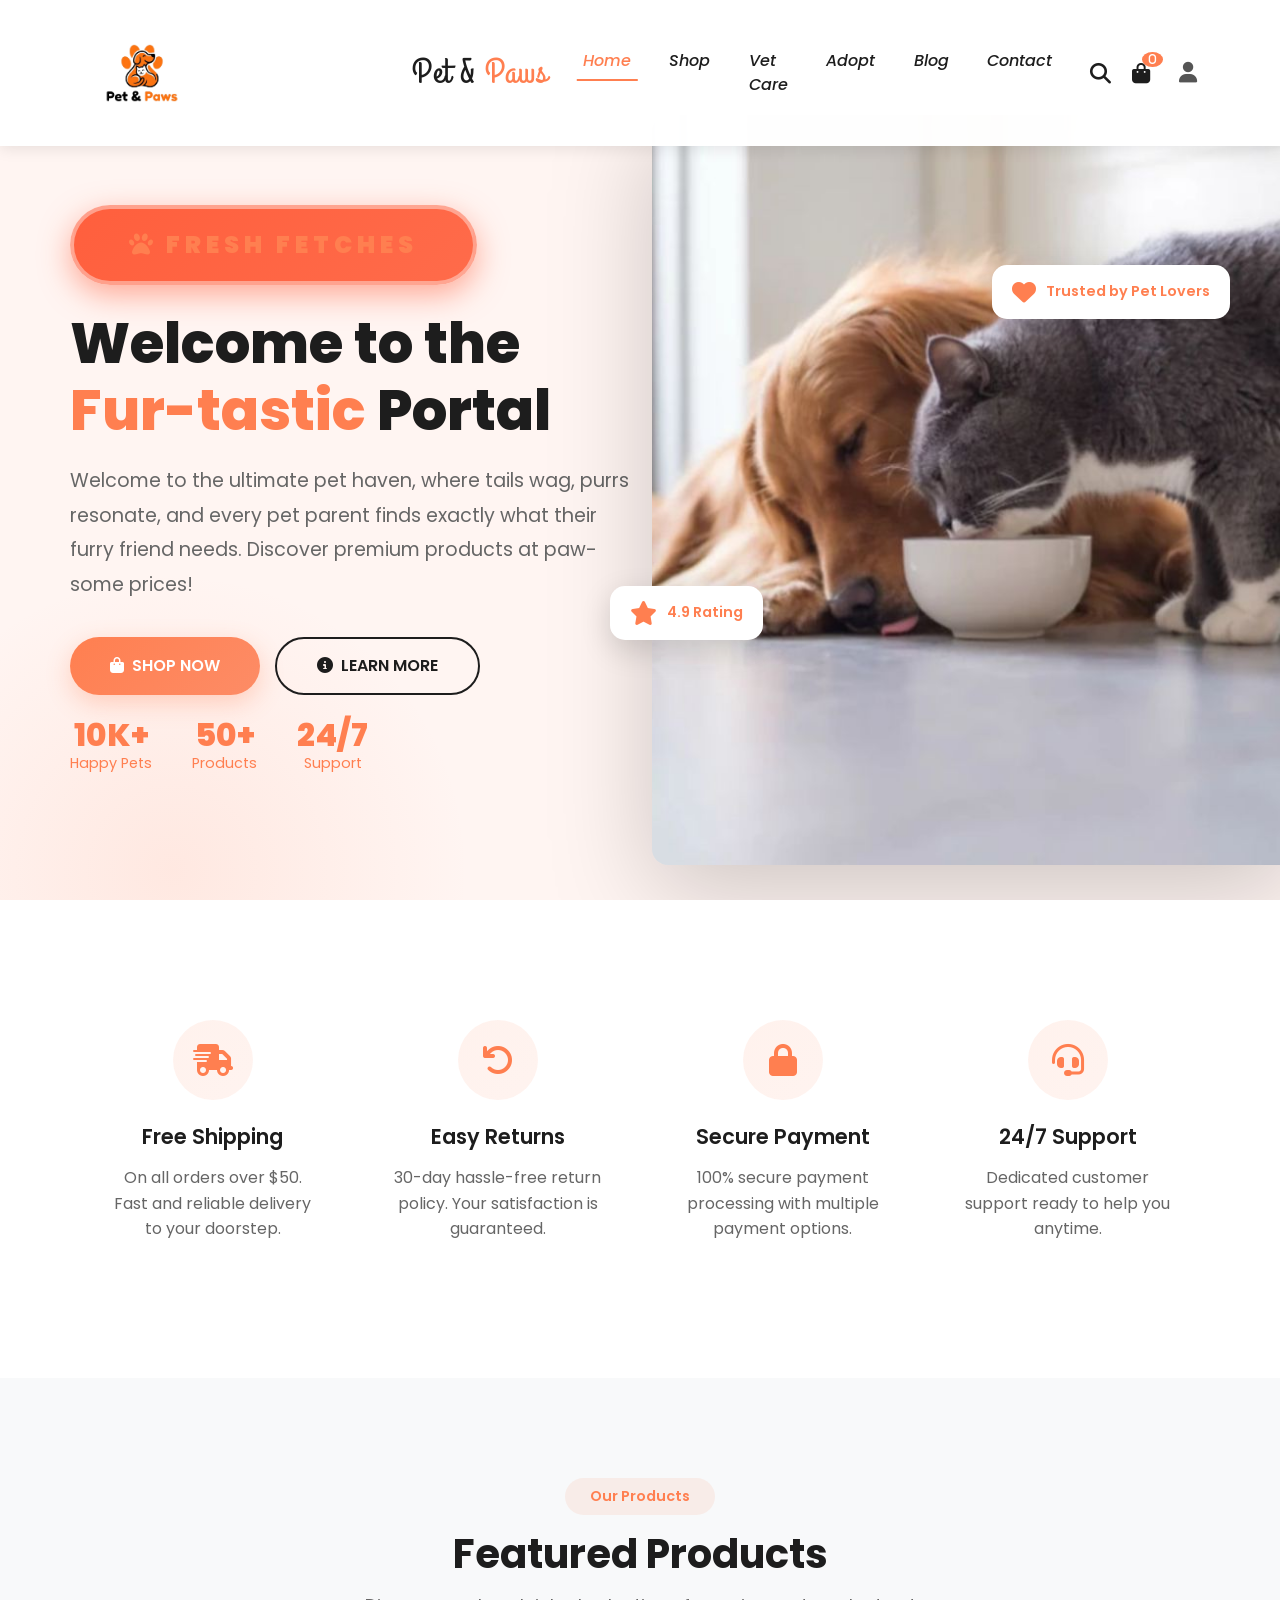
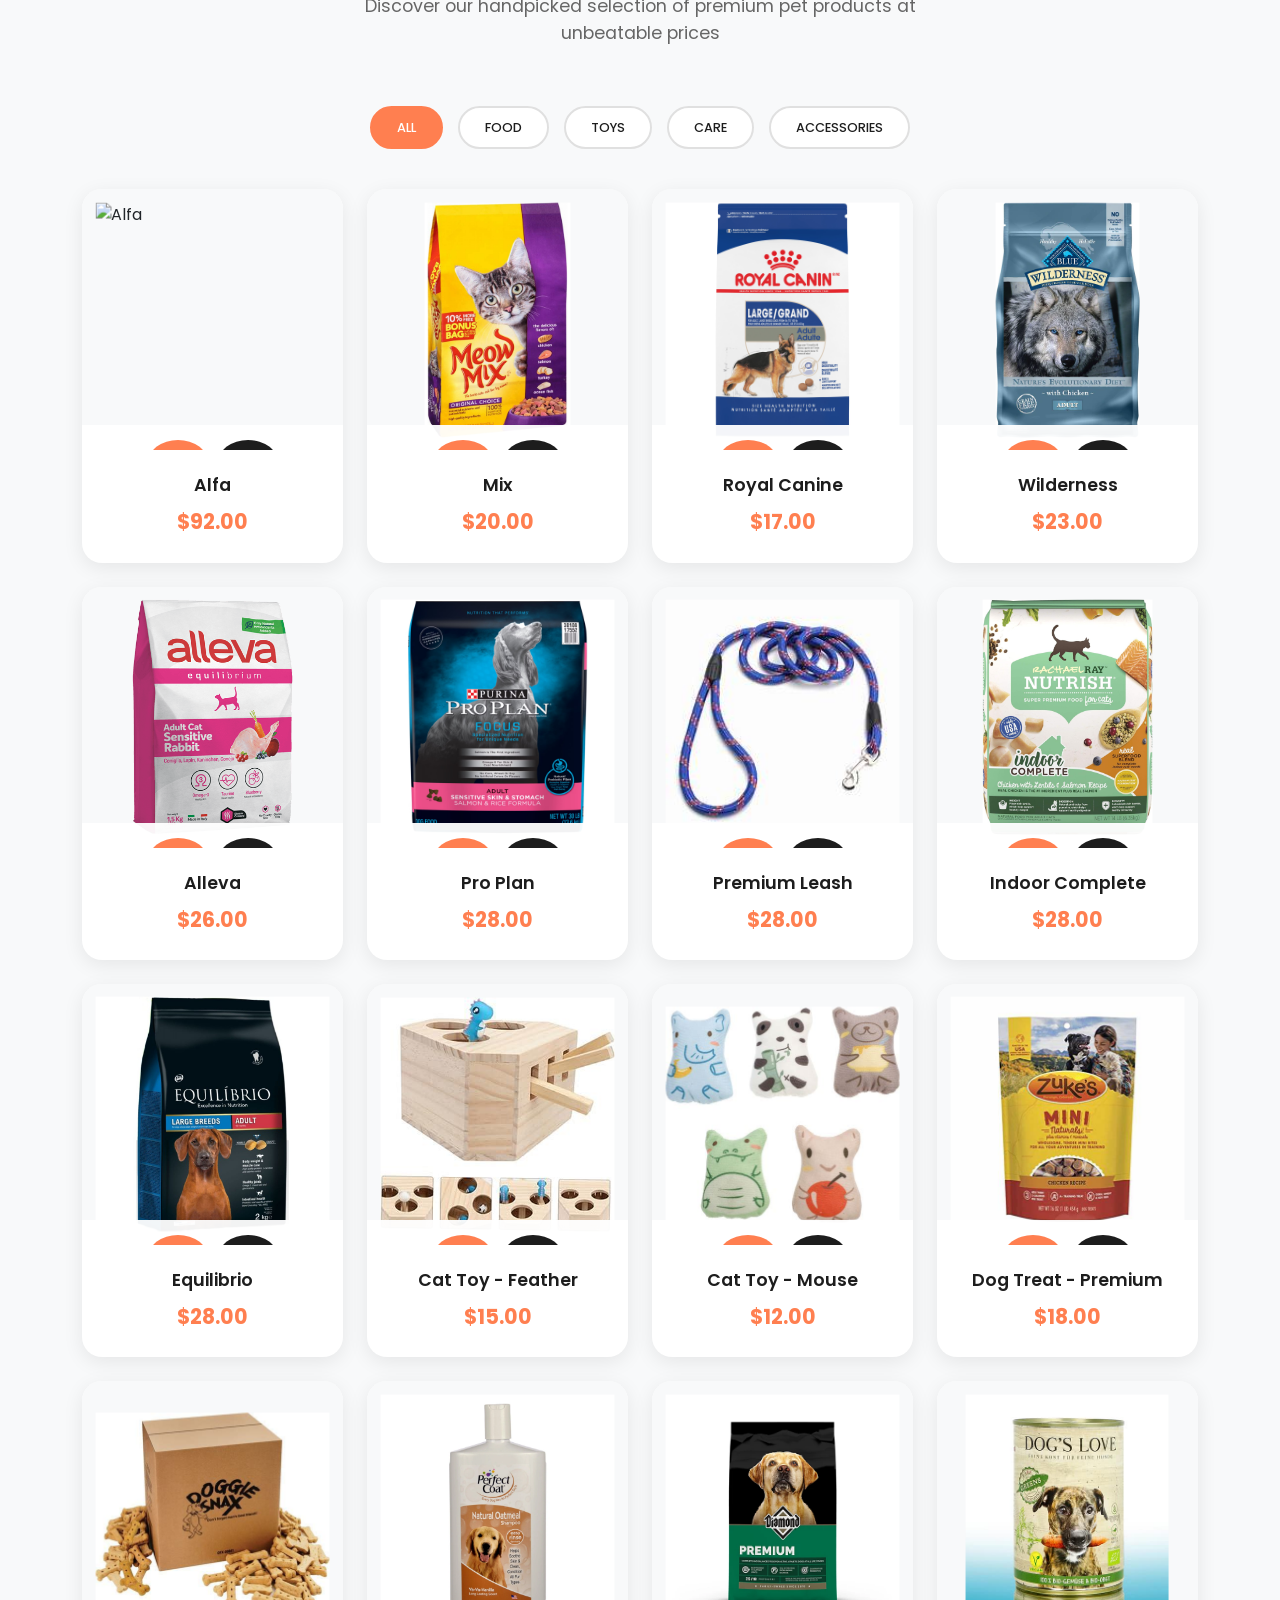
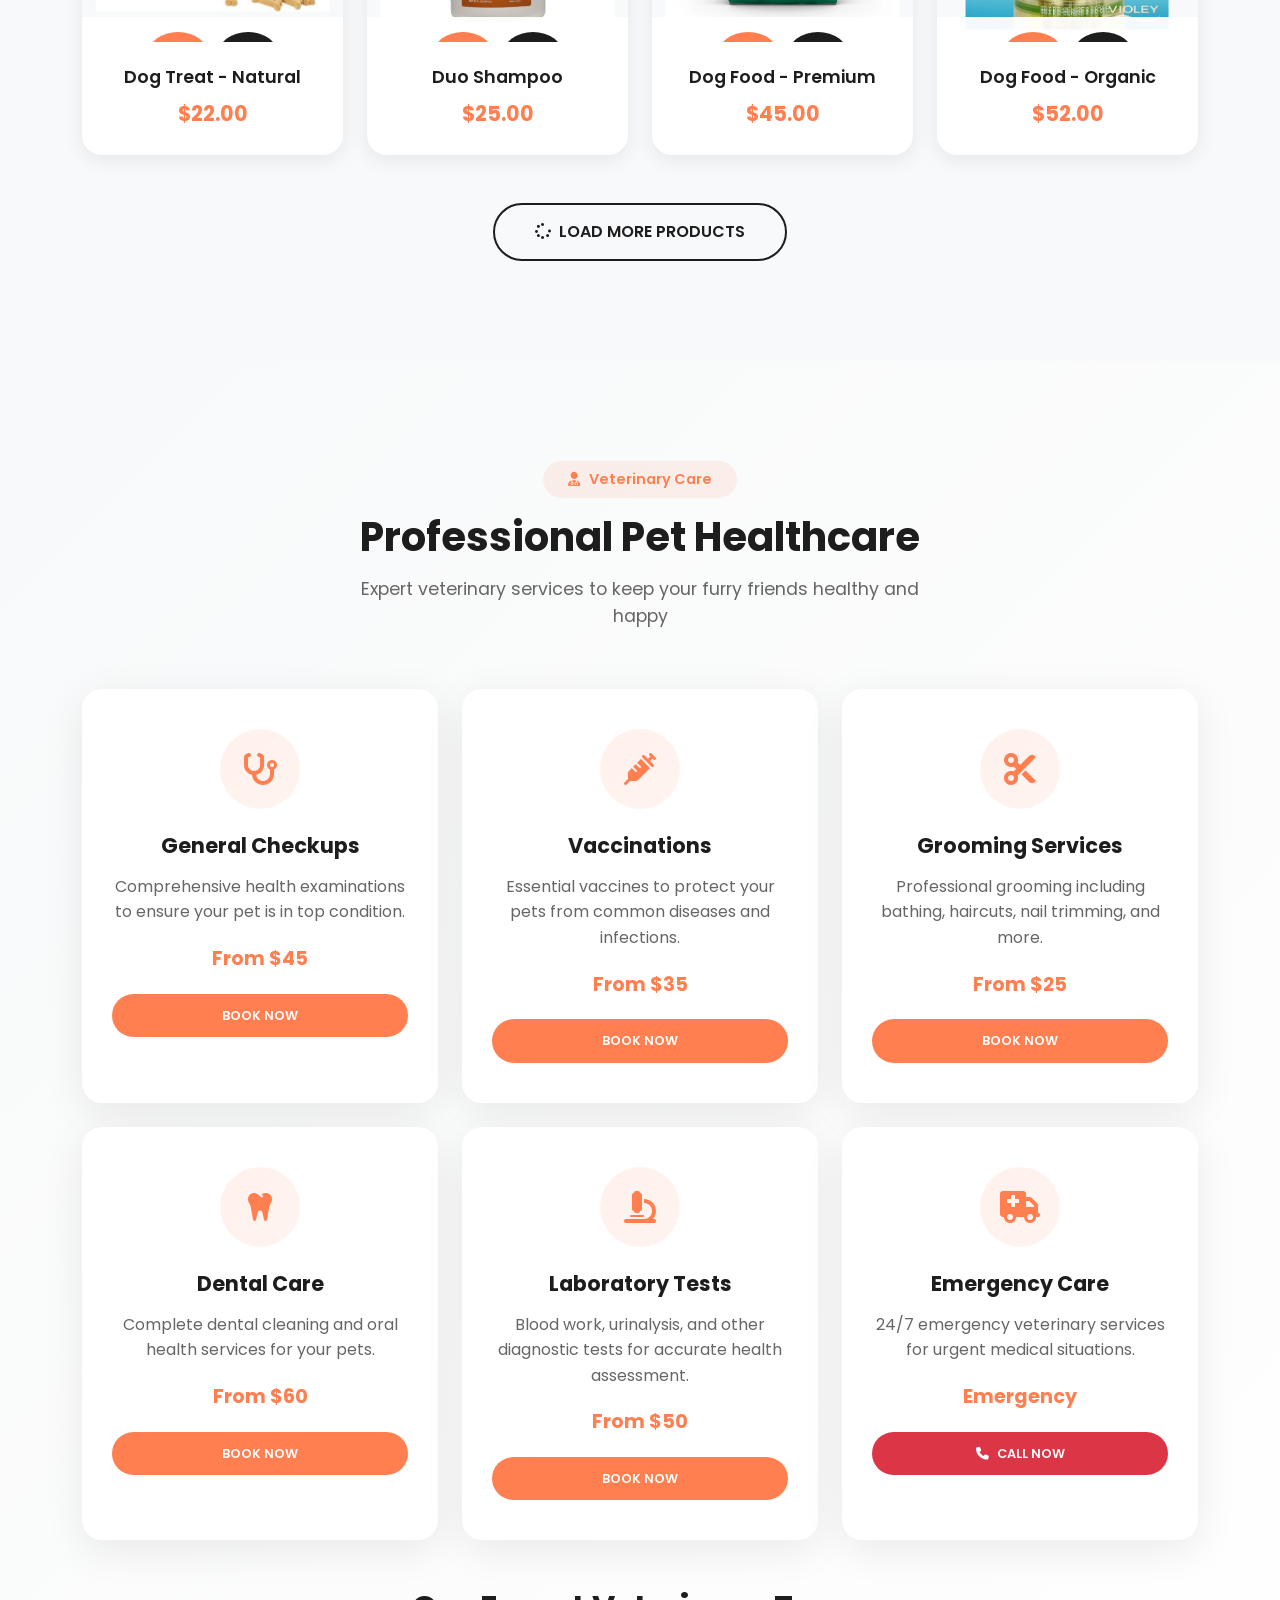
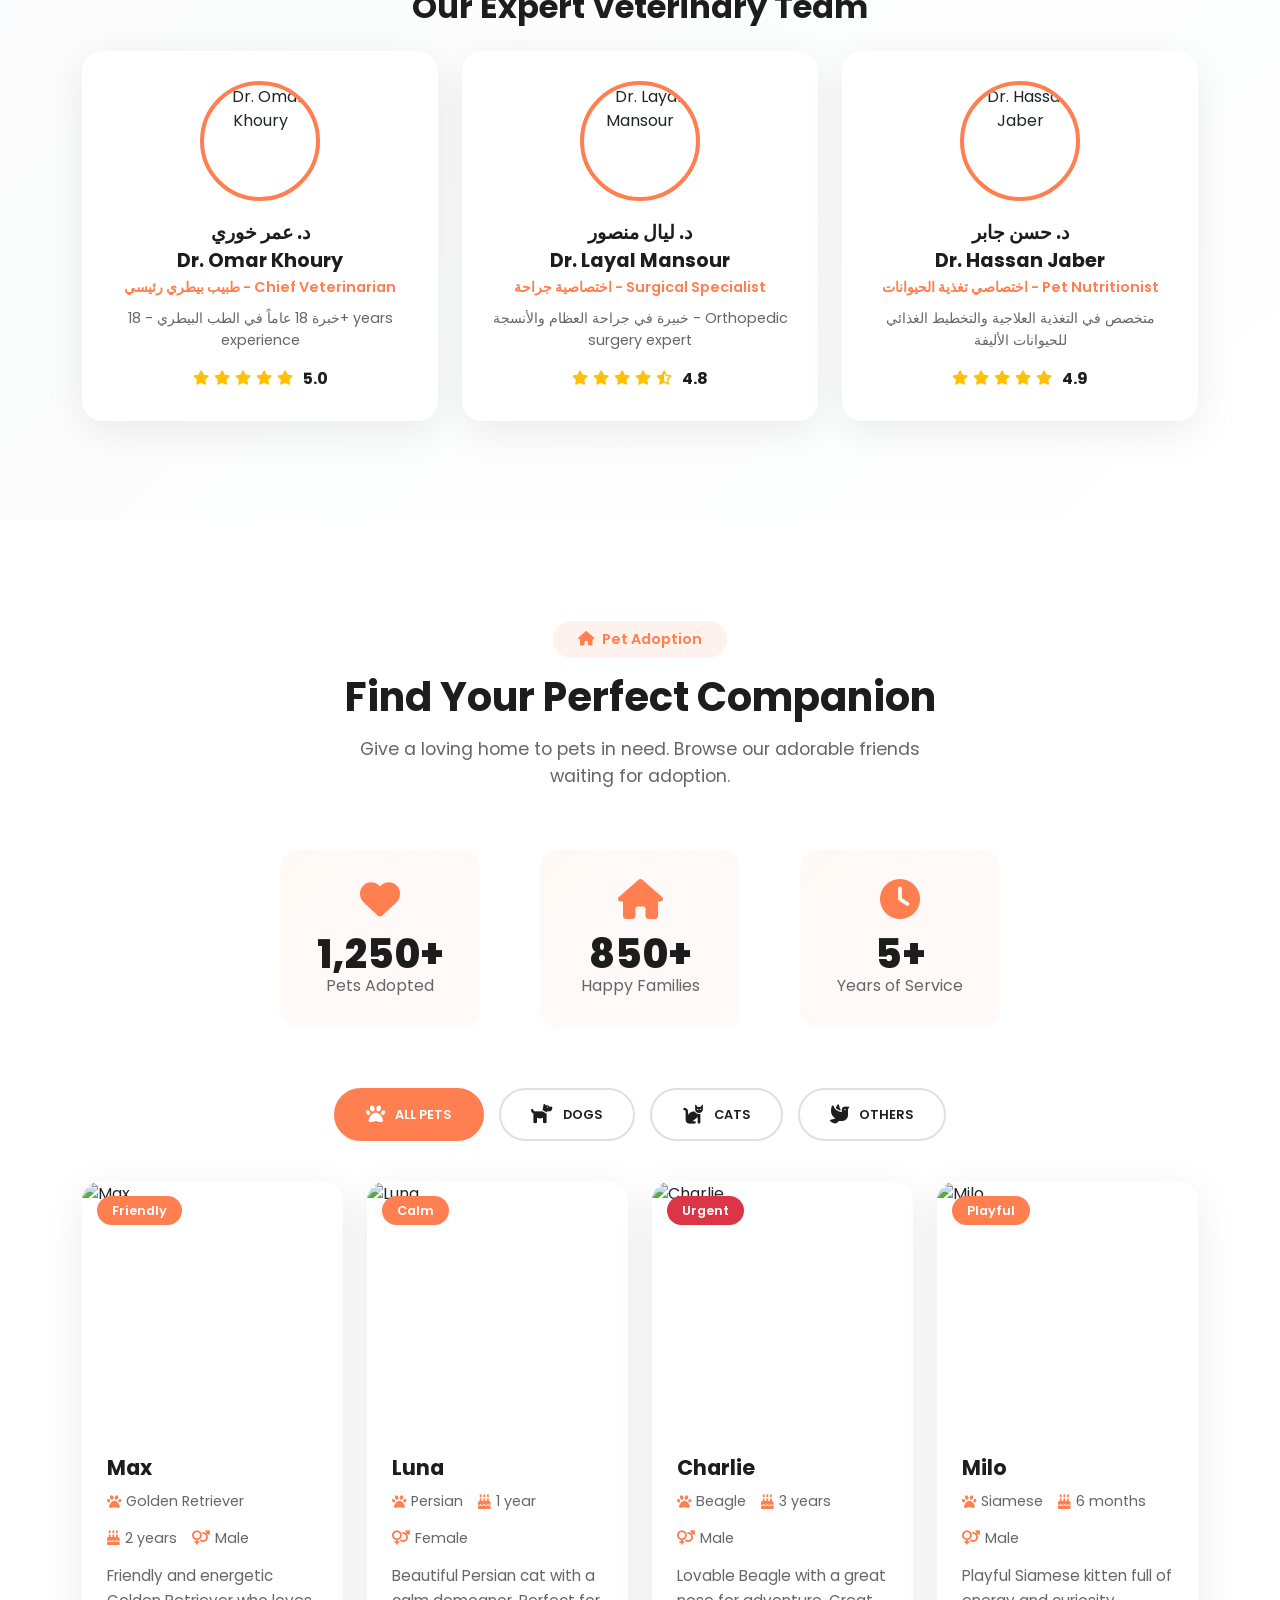
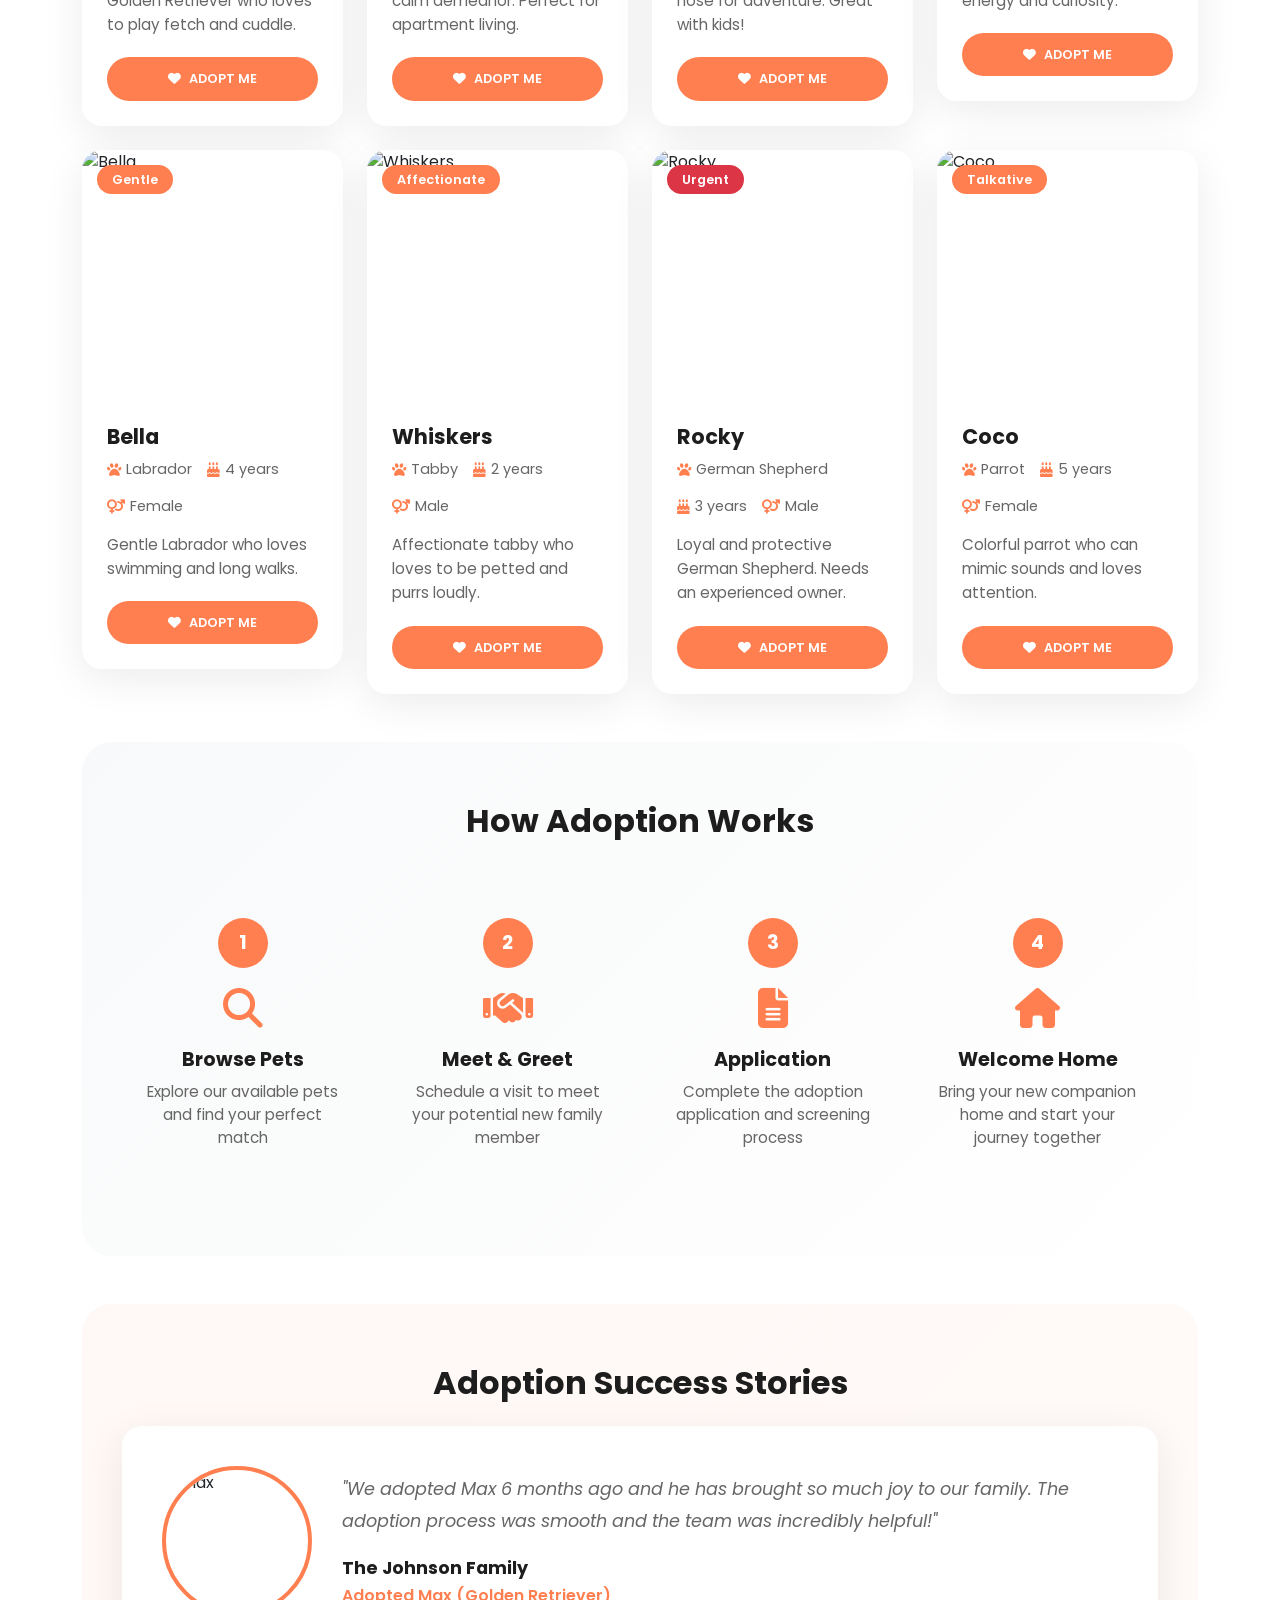
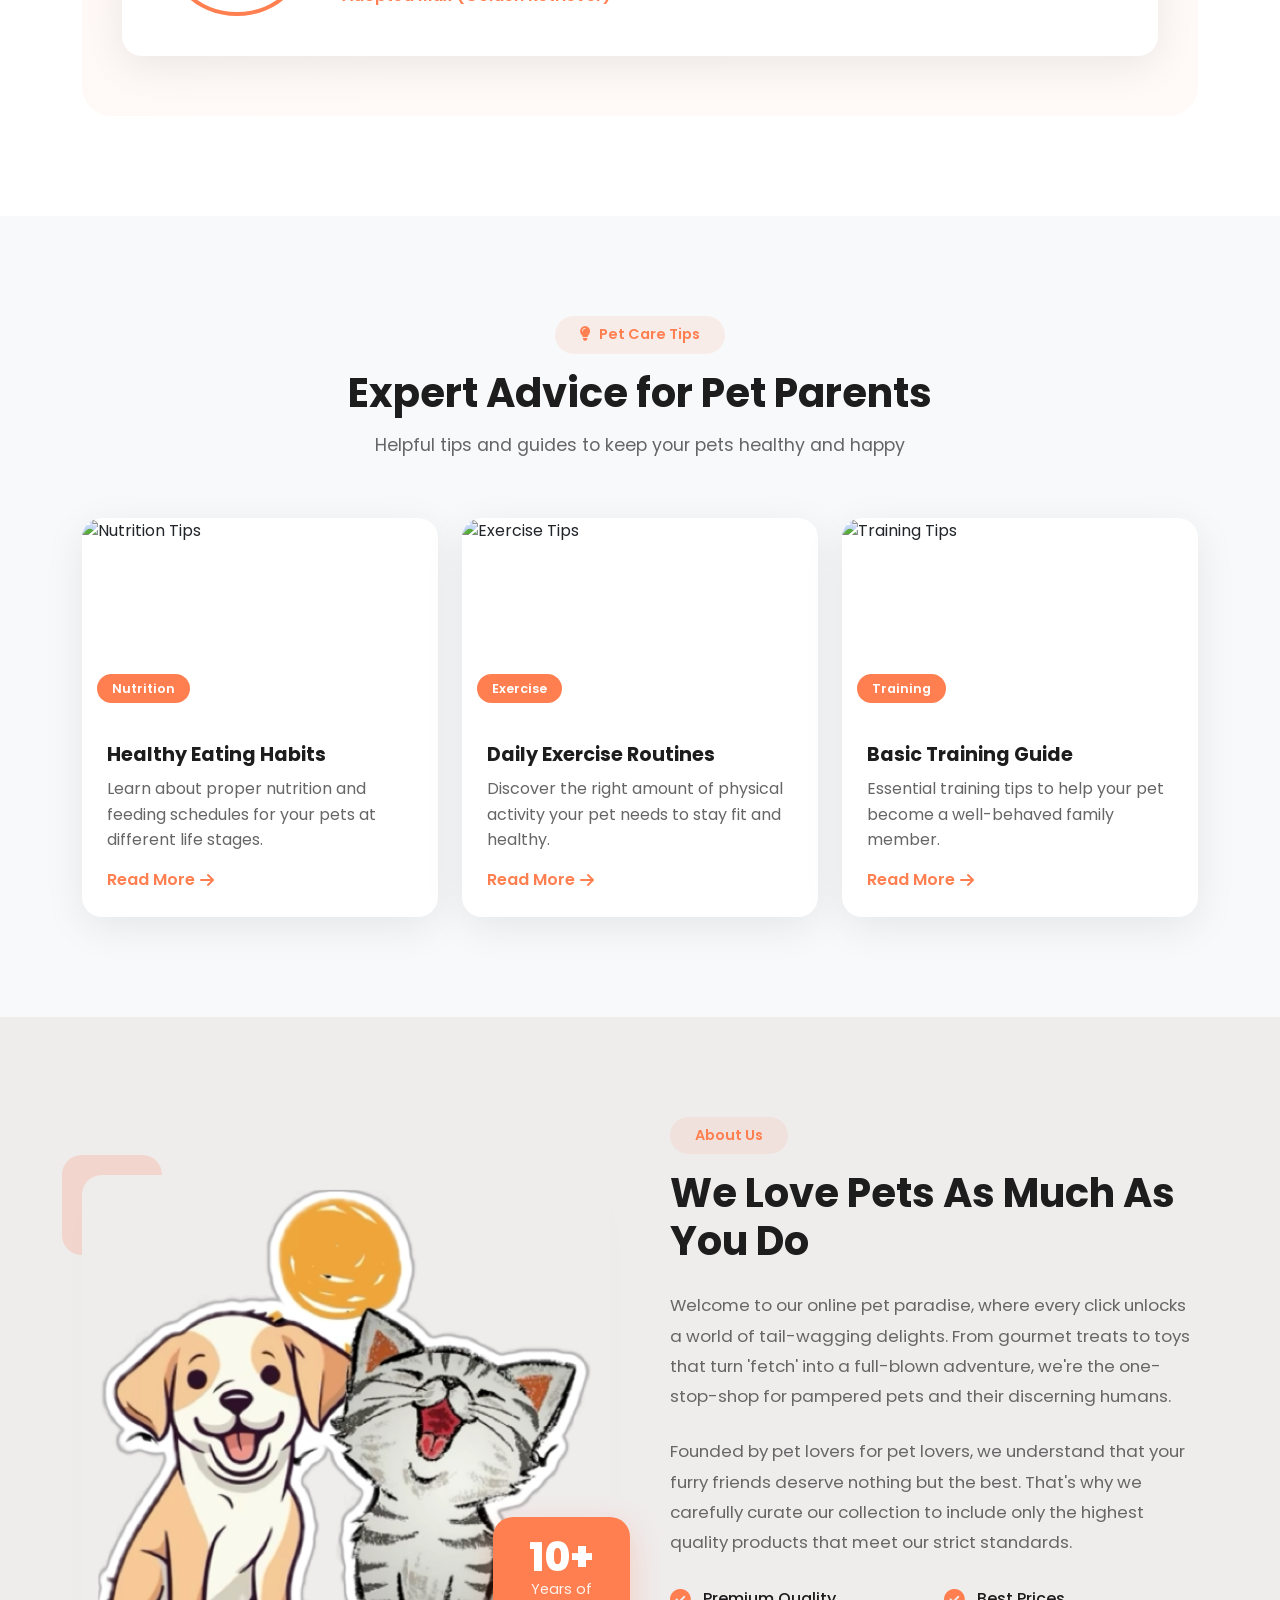
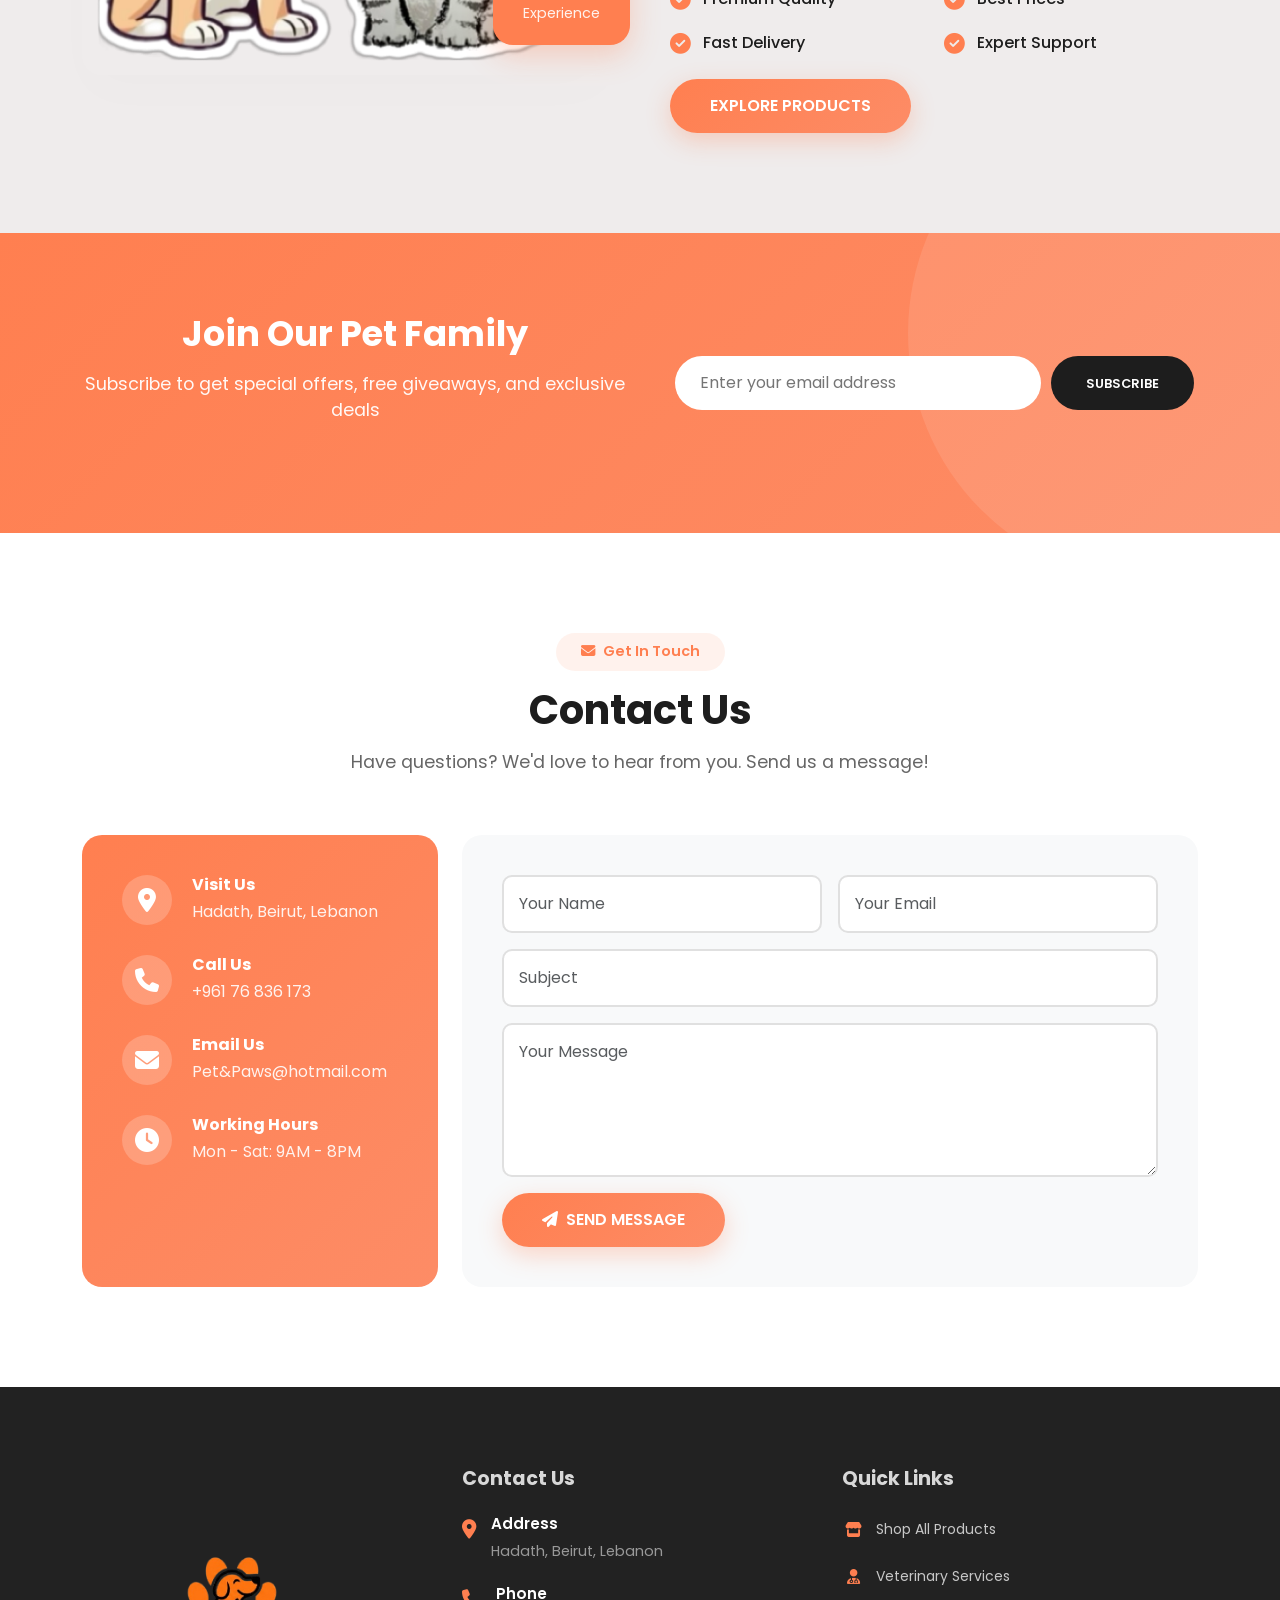
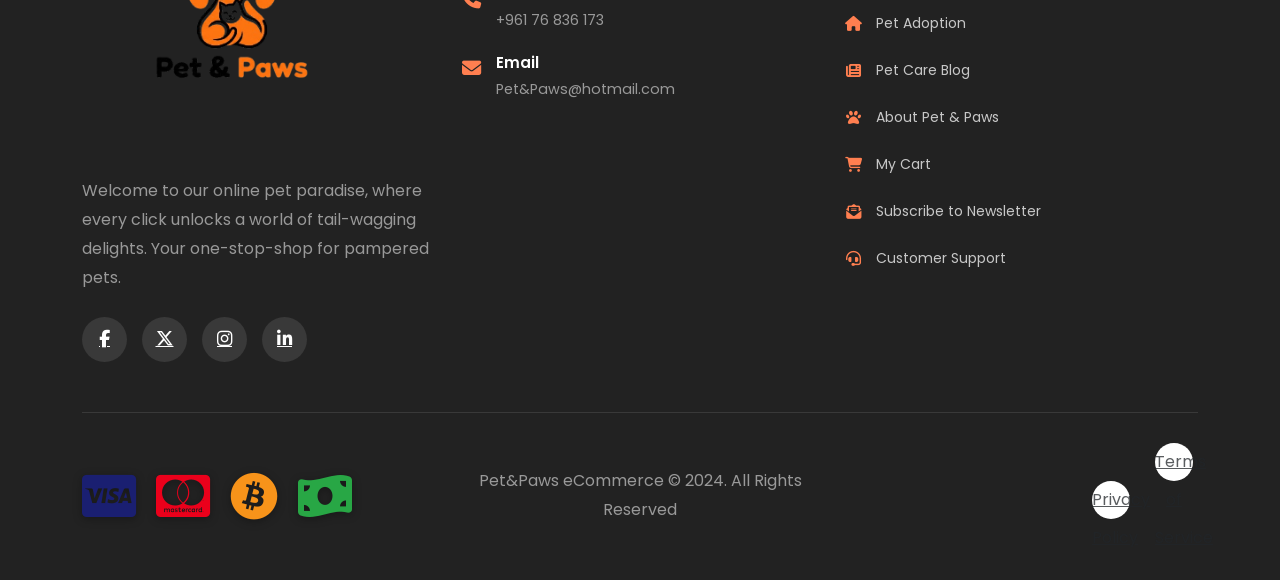
==== commit 106f915f: "Fix all reported issues: admin vet/adoption dashboards, Lebanese doctors, realistic product count, a" ====
--- a/Home.html
+++ b/Home.html
@@ -64,7 +64,35 @@
                     <i class="fas fa-shopping-bag" onclick="goToCart()" title="Cart">
                         <span id="cart-count">0</span>
                     </i>
-                    <i class="fas fa-user" onclick="goToLogin()" title="Account"></i>
+                    <div class="account-dropdown">
+                        <i class="fas fa-user" id="account-toggle" title="Account"></i>
+                        <div class="account-dropdown-menu" id="account-dropdown-menu">
+                            <div class="dropdown-header" id="dropdown-user-info">
+                                <span class="dropdown-greeting">Welcome!</span>
+                                <span class="dropdown-email" id="dropdown-email">Sign in to your account</span>
+                            </div>
+                            <div class="dropdown-divider"></div>
+                            <a class="dropdown-item" href="#" onclick="event.preventDefault(); goToProfile();">
+                                <i class="fas fa-user-circle"></i> My Profile
+                            </a>
+                            <a class="dropdown-item" href="#" onclick="event.preventDefault(); goToCart();">
+                                <i class="fas fa-shopping-bag"></i> My Cart
+                            </a>
+                            <a class="dropdown-item" href="#" onclick="event.preventDefault(); goToOrders();">
+                                <i class="fas fa-box"></i> My Orders
+                            </a>
+                            <div class="dropdown-divider"></div>
+                            <a class="dropdown-item" id="dropdown-admin-link" href="admin.html" style="display:none;">
+                                <i class="fas fa-shield-alt"></i> Admin Dashboard
+                            </a>
+                            <a class="dropdown-item" id="dropdown-login-link" href="index.html">
+                                <i class="fas fa-sign-in-alt"></i> Sign In
+                            </a>
+                            <a class="dropdown-item" id="dropdown-logout-link" href="#" onclick="event.preventDefault(); logoutUser();" style="display:none;">
+                                <i class="fas fa-sign-out-alt"></i> Sign Out
+                            </a>
+                        </div>
+                    </div>
                 </div>
             </div>
         </div>
@@ -95,7 +123,7 @@
                             <span class="stat-label">Happy Pets</span>
                         </div>
                         <div class="stat-item">
-                            <span class="stat-number">500+</span>
+                            <span class="stat-number">50+</span>
                             <span class="stat-label">Products</span>
                         </div>
                         <div class="stat-item">
@@ -286,11 +314,12 @@
                     <div class="col-lg-4 col-md-6">
                         <div class="vet-card">
                             <div class="vet-image">
-                                <img src="https://images.unsplash.com/photo-1612349317150-e413f6a5b16d?w=400&h=400&fit=crop" alt="Dr. Sarah Johnson">
-                            </div>
-                            <h5>Dr. Sarah Johnson</h5>
-                            <span class="vet-role">Chief Veterinarian</span>
-                            <p>15+ years experience in small animal medicine</p>
+                                <img src="https://images.unsplash.com/photo-1559839734-2b71ea197ec2?w=400&h=400&fit=crop" alt="Dr. Omar Khoury">
+                            </div>
+                            <h5>د. عمر خوري</h5>
+                            <h5>Dr. Omar Khoury</h5>
+                            <span class="vet-role">طبيب بيطري رئيسي - Chief Veterinarian</span>
+                            <p>خبرة 18 عاماً في الطب البيطري - 18+ years experience</p>
                             <div class="vet-rating">
                                 <i class="fas fa-star"></i>
                                 <i class="fas fa-star"></i>
@@ -304,11 +333,12 @@
                     <div class="col-lg-4 col-md-6">
                         <div class="vet-card">
                             <div class="vet-image">
-                                <img src="https://images.unsplash.com/photo-1622253692010-333f2da6031d?w=400&h=400&fit=crop" alt="Dr. Michael Chen">
-                            </div>
-                            <h5>Dr. Michael Chen</h5>
-                            <span class="vet-role">Surgical Specialist</span>
-                            <p>Expert in orthopedic and soft tissue surgery</p>
+                                <img src="https://images.unsplash.com/photo-1537368910025-700350fe46c7?w=400&h=400&fit=crop" alt="Dr. Layal Mansour">
+                            </div>
+                            <h5>د. ليال منصور</h5>
+                            <h5>Dr. Layal Mansour</h5>
+                            <span class="vet-role">اختصاصية جراحة - Surgical Specialist</span>
+                            <p>خبيرة في جراحة العظام والأنسجة - Orthopedic surgery expert</p>
                             <div class="vet-rating">
                                 <i class="fas fa-star"></i>
                                 <i class="fas fa-star"></i>
@@ -322,11 +352,12 @@
                     <div class="col-lg-4 col-md-6">
                         <div class="vet-card">
                             <div class="vet-image">
-                                <img src="https://images.unsplash.com/photo-1594824476967-48c8b964273f?w=400&h=400&fit=crop" alt="Dr. Emily Rodriguez">
-                            </div>
-                            <h5>Dr. Emily Rodriguez</h5>
-                            <span class="vet-role">Pet Nutritionist</span>
-                            <p>Specialized in dietary planning and nutrition</p>
+                                <img src="https://images.unsplash.com/photo-1582750433449-648ed127bb54?w=400&h=400&fit=crop" alt="Dr. Hassan Jaber">
+                            </div>
+                            <h5>د. حسن جابر</h5>
+                            <h5>Dr. Hassan Jaber</h5>
+                            <span class="vet-role">اختصاصي تغذية الحيوانات - Pet Nutritionist</span>
+                            <p>متخصص في التغذية العلاجية والتخطيط الغذائي للحيوانات الأليفة</p>
                             <div class="vet-rating">
                                 <i class="fas fa-star"></i>
                                 <i class="fas fa-star"></i>
--- a/styles.css
+++ b/styles.css
@@ -0,0 +1,2351 @@
+
+@import url('https://fonts.googleapis.com/css2?family=Poppins:ital,wght@0,100;0,200;0,300;0,400;0,500;0,600;0,700;0,800;0,900;1,100;1,200;1,300;1,400;1,500;1,600;1,700;1,800;1,900&display=swap');
+@import url('https://fonts.googleapis.com/css2?family=Nunito:wght@600;700;800&display=swap');
+@import url('https://fonts.googleapis.com/css2?family=Grand+Hotel&display=swap');
+
+
+*{
+    margin: 0;
+    padding: 0;
+    box-sizing: border-box;
+}
+
+body{
+    font-family:'Poppins',sans-serif;
+}
+img{
+    width: 90px;
+    height: 85px;
+}
+h1{
+    font-size: 2.5rem;
+    font-weight: 700;
+}
+
+h2{
+    font-size: 1.8rem;
+    font-weight: 600;
+}
+
+h3{
+    font-size: 1.4rem;
+    font-weight: 800;
+}
+h4{
+    font-size: 1.1rem;
+    font-weight: 600;
+}
+h5{
+    font: size 1rem; ;
+    font-weight:400 ;
+    color: #1d1d1d;
+
+}
+h6{
+    color: #d8d8d8;
+}
+button{
+    font-size: 0.8rem;
+    font-weight: 700;
+    outline: none;
+    border: none;
+    background-color: #1d1d1d;
+    color: aliceblue;
+    padding: 13px 30px;
+    cursor: pointer;
+    text-transform: uppercase;
+    transition: 0.3s ease;
+}
+
+button:hover{
+    background-color: #3a3833;
+}
+
+hr{
+    width: 30px;
+    height: 2px;
+    background-color: coral;
+}
+
+.navbar{
+    font-size: 16px;
+    font-weight: 500;
+    font-style: oblique;
+    top: 0;
+    left: 0;
+    box-shadow: 0 1px 5px rgba(0,0,0,0.08); 
+    
+}
+.page-header-spacer {
+    margin-top: 100px;
+    padding-top: 30px;
+}
+#first {
+    font-size:larger;
+    color: #1d1d1d;
+    font-weight: 500;
+    cursor: pointer;
+
+}
+#first:hover{
+    text-decoration: none;
+    color: coral;
+    transition: 0.3s ease;
+}
+
+.navbar-light .navbar-nav .nav-link{
+    padding:0 20px;
+    color: black;
+    transition: 0.3s ease;
+
+}
+.navbar-light .navbar-nav .nav-link:hover,
+.navbar i:hover,
+.navbar-light .navbar-nav .nav-link.active,
+.navbar i.active{
+    color: coral;
+}
+
+.navbar-light .navbar-toggler{
+    border: none;
+    outline: none;
+}
+
+.navbar i{
+    font-size: 1.2rem;
+    padding: 3px;
+    cursor: pointer;
+    font-weight: 900;
+    transition: 0.3s ease;
+}
+#bar {
+    font-size: 1.5rem;
+    padding: 7px;
+    cursor: pointer;
+    font-weight: 900;
+    transition: 0.3s ease;
+    color: black;
+}
+#bar:hover,
+#bar.active{
+    color: #fff;
+}
+@media screen and (max-width : 991px){
+    body>nav>div>button:hover,
+    body>nav>div>button:focus{
+        background-color: coral;
+    }
+}
+
+#home{
+    background-image: url(image/backgr3.jpeg) ;
+    
+    width: 100%;
+    height: 100vh;
+    background-size: cover;
+    background-position:top 80px center;
+    display: flex;
+    flex-direction: column;
+    justify-content: center;
+    align-items: flex-start;
+
+}
+
+#home span{
+    color: coral;
+}
+
+
+
+.product{
+    cursor: pointer;
+
+
+}
+.product img {
+    transition: 0.3s all;
+   
+   
+}
+.product:hover .img{
+    
+    opacity: 0.7;
+}
+.product .buy-btn{background: coral;
+    transform: translateY(20px);
+    opacity: 0;
+    transition: 0.3s all;
+
+    }
+    .product:hover .buy-btn{
+        transform: translateY(0);
+        opacity: 1;
+    }
+
+
+
+   
+
+.add-to-cart {
+    background-color: coral;
+    color: white; 
+    border: none; 
+   
+}
+
+
+footer{
+    background-color: #222222;
+  }
+  
+  footer h5{
+    color: #D8D8D8;
+    font-weight: 700;
+    font-size: 1.2rem;
+  }
+  
+  footer li{
+    padding-bottom: 4px;
+  }
+  
+  footer li a{
+    font-size: 0.8rem;
+    color: #999;
+  }
+  
+  footer li a:hover{
+    color: #D8D8D8;
+  }
+  
+  footer p{
+    color: #999;
+    font-size: 0.8 rem;
+  }
+  
+  footer .copyright a{
+    color: #000;
+    width: 38px;
+    height: 38px;
+    background-color: #fff;
+    display: inline-block;
+    text-align: center;
+    line-height: 38px;
+    border-radius: 50%;
+    transition: 0.3s ease;
+    margin: 0 5px;
+  }
+  
+  footer .copyright a:hover{
+    color: #fff;
+    background-color: #fb774b;
+  }
+  
+  #blog-container .post .post-img{
+    overflow: hidden;
+    cursor: pointer;
+  }
+  
+  #blog-container .post img{
+    transition: 0.3s ease;
+  }
+  
+  #blog-container .post:hover img{
+    transform: scale(1.3) rotate(-10deg);
+    opacity: 0.8;
+  }
+  
+  #blog-container .post h3{
+    transition: 0.3s ease;
+    cursor: pointer;
+  }
+  
+  #blog-container .post:hover h3{
+    color: #fd8c66;
+  }
+  .about-us {
+    background-color: #f9f9f9;
+    padding: 50px 0;
+    margin: 50px 0;
+}
+
+.about-us h2 {
+    text-align: center;
+    font-size: 2.5em;
+    margin-bottom: 20px;
+}
+
+.about-us p {
+    font-size: 1.1em;
+    color: #333;
+    text-align: center;
+    margin-bottom: 40px;
+    max-width: 800px;
+    margin-left: auto;
+    margin-right: auto;
+}
+
+.about-us h4 {
+    font-size: 1.5em;
+    color: #333;
+    margin-bottom: 20px;
+    text-align: center;
+}
+
+.about-us ul {
+    list-style-type: none;
+    padding: 0;
+    text-align: center;
+}
+
+.about-us ul li {
+    font-size: 1.1em;
+    color: #555;
+    padding: 10px 0;
+}
+
+/* Responsive design */
+@media (max-width: 768px) {
+    .about-us h2 {
+        font-size: 2em;
+    }
+
+    .about-us p {
+        font-size: 1em;
+    }
+
+    .about-us h4 {
+        font-size: 1.3em;
+    }
+
+    .about-us ul li {
+        font-size: 1em;
+    }
+}
+
+/* ========================================
+   Home.html Styles - Migrated from inline
+   ======================================== */
+
+:root {
+    --primary-color: coral;
+    --secondary-color: #1d1d1d;
+    --accent-color: #fd8c66;
+    --light-bg: #f8f9fa;
+    --dark-bg: #222222;
+    --border-color: #e0e0e0;
+    --text-muted: #666;
+    --success-color: #28a745;
+    --danger-color: #dc3545;
+}
+
+html {
+    scroll-behavior: smooth;
+}
+
+body {
+    font-family: 'Poppins', sans-serif;
+    overflow-x: hidden;
+}
+
+/* Enhanced Navigation */
+.navbar {
+    box-shadow: 0 2px 15px rgba(0,0,0,0.1);
+    background: rgba(255, 255, 255, 0.98) !important;
+    transition: all 0.3s ease;
+}
+
+.navbar .container {
+    justify-content: center !important;
+}
+
+.navbar-brand {
+    display: flex !important;
+    align-items: center !important;
+    justify-content: center !important;
+}
+
+.navbar.scrolled {
+    background: rgba(255, 255, 255, 1) !important;
+    box-shadow: 0 4px 20px rgba(0,0,0,0.15);
+}
+
+.navbar-brand img {
+    width: 140px;
+    height: 120px;
+    object-fit: contain;
+    transition: transform 0.3s ease;
+    background: transparent !important;
+    border: none !important;
+}
+
+.navbar-brand img:hover {
+    transform: scale(1.05);
+}
+
+#brand-name {
+    font-size: 2.2rem;
+    font-weight: 400;
+    text-decoration: none;
+    transition: all 0.3s ease;
+    letter-spacing: 1px;
+    font-family: 'Grand Hotel', cursive !important;
+    font-style: normal !important;
+    padding-left: 200px;
+}
+
+#brand-name .pet-part {
+    color: #1d1d1d !important;
+    -webkit-text-fill-color: #1d1d1d !important;
+}
+
+#brand-name .paws-part {
+    color: coral !important;
+    -webkit-text-fill-color: coral !important;
+}
+
+#brand-name:hover {
+    transform: scale(1.05);
+}
+
+.navbar-nav .nav-link {
+    font-size: 1rem;
+    font-weight: 500;
+    padding: 0.5rem 1.2rem !important;
+    color: var(--secondary-color) !important;
+    position: relative;
+    transition: color 0.3s ease;
+}
+
+.navbar-nav .nav-link::after {
+    content: '';
+    position: absolute;
+    bottom: 0;
+    left: 50%;
+    width: 0;
+    height: 2px;
+    background: var(--primary-color);
+    transition: all 0.3s ease;
+    transform: translateX(-50%);
+}
+
+.navbar-nav .nav-link:hover::after,
+.navbar-nav .nav-link.active::after {
+    width: 70%;
+}
+
+.navbar-nav .nav-link:hover,
+.navbar-nav .nav-link.active {
+    color: var(--primary-color) !important;
+}
+
+.navbar-icons {
+    display: flex;
+    align-items: center;
+    gap: 15px;
+}
+
+.navbar-icons i {
+    font-size: 1.3rem;
+    color: var(--secondary-color);
+    cursor: pointer;
+    transition: all 0.3s ease;
+    position: relative;
+}
+
+.navbar-icons i:hover {
+    color: var(--primary-color);
+    transform: scale(1.1);
+}
+
+#cart-count {
+    position: absolute;
+    top: -8px;
+    right: -10px;
+    background: var(--primary-color);
+    color: white;
+    font-size: 0.7rem;
+    font-weight: 700;
+    padding: 2px 6px;
+    border-radius: 50%;
+    min-width: 18px;
+    text-align: center;
+}
+
+/* Enhanced Hero Section */
+#home {
+    background: #fff5f2;
+    min-height: 100vh;
+    display: flex;
+    align-items: center;
+    position: relative;
+    padding-top: 80px;
+    overflow: hidden;
+}
+
+#home .row {
+    display: flex !important;
+    flex-direction: row !important;
+    align-items: center;
+    justify-content: flex-end !important;
+}
+
+#home .hero-content {
+    order: 1 !important;
+}
+
+#home .hero-image {
+    order: 2 !important;
+}
+
+#home::before {
+    content: '';
+    position: absolute;
+    top: -50%;
+    right: -20%;
+    width: 800px;
+    height: 800px;
+    background: radial-gradient(circle, rgba(255,127,80,0.15) 0%, transparent 70%);
+    border-radius: 50%;
+    z-index: 0;
+}
+
+#home::after {
+    content: '';
+    position: absolute;
+    bottom: -30%;
+    left: -10%;
+    width: 600px;
+    height: 600px;
+    background: radial-gradient(circle, rgba(253,140,102,0.12) 0%, transparent 70%);
+    border-radius: 50%;
+    z-index: 0;
+}
+
+.hero-content {
+    position: relative;
+    z-index: 1;
+    padding: 60px 0;
+}
+
+.hero-badge {
+    display: inline-block;
+    background: linear-gradient(135deg, #ff5f3d, #ff6b4a);
+    color: white;
+    padding: 18px 55px;
+    border-radius: 50px;
+    font-size: 1.5rem;
+    font-weight: 900;
+    letter-spacing: 5px;
+    margin-bottom: 25px;
+    box-shadow: 0 10px 30px rgba(255,95,61,0.5);
+    text-transform: uppercase;
+    border: 4px solid rgba(255,255,255,0.4);
+}
+
+.hero-title {
+    font-size: 3.5rem;
+    font-weight: 800;
+    color: var(--secondary-color);
+    line-height: 1.2;
+    margin-bottom: 20px;
+}
+
+.hero-title span {
+    color: var(--primary-color);
+    position: relative;
+}
+
+.hero-subtitle {
+    font-size: 1.2rem;
+    color: #666;
+    line-height: 1.8;
+    margin-bottom: 35px;
+}
+
+.hero-buttons {
+    display: flex;
+    gap: 15px;
+    flex-wrap: wrap;
+}
+
+.btn-hero-primary {
+    background: linear-gradient(135deg, var(--primary-color), var(--accent-color));
+    color: white;
+    padding: 15px 40px;
+    border-radius: 50px;
+    font-weight: 600;
+    font-size: 1rem;
+    border: none;
+    transition: all 0.3s ease;
+    box-shadow: 0 8px 25px rgba(255,127,80,0.3);
+}
+
+.btn-hero-primary:hover {
+    transform: translateY(-3px);
+    box-shadow: 0 12px 35px rgba(255,127,80,0.4);
+    color: white;
+}
+
+.btn-hero-secondary {
+    background: transparent;
+    color: var(--secondary-color);
+    padding: 15px 40px;
+    border-radius: 50px;
+    font-weight: 600;
+    font-size: 1rem;
+    border: 2px solid var(--secondary-color);
+    transition: all 0.3s ease;
+}
+
+.btn-hero-secondary:hover {
+    background: var(--secondary-color);
+    color: white;
+}
+
+.hero-image {
+    position: relative;
+    z-index: 1;
+    text-align: right;
+}
+
+.hero-image img {
+    width: 118%;
+    max-width: 118%;
+    height: 750px;
+    object-fit: cover;
+    animation: float 3s ease-in-out infinite;
+    filter: drop-shadow(0 25px 50px rgba(0,0,0,0.2));
+    border-radius: 20px;
+}
+
+@keyframes float {
+    0%, 100% { transform: translateY(0); }
+    50% { transform: translateY(-20px); }
+}
+
+/* Features Section */
+#features {
+    padding: 80px 0;
+    background: white;
+}
+
+.feature-box {
+    text-align: center;
+    padding: 40px 25px;
+    border-radius: 20px;
+    transition: all 0.3s ease;
+    height: 100%;
+}
+
+.feature-box:hover {
+    transform: translateY(-10px);
+    box-shadow: 0 15px 40px rgba(0,0,0,0.1);
+}
+
+.feature-icon {
+    width: 80px;
+    height: 80px;
+    background: linear-gradient(135deg, rgba(255,127,80,0.1), rgba(253,140,102,0.1));
+    border-radius: 50%;
+    display: flex;
+    align-items: center;
+    justify-content: center;
+    margin: 0 auto 25px;
+}
+
+.feature-icon i {
+    font-size: 2rem;
+    color: var(--primary-color);
+}
+
+.feature-box h4 {
+    font-size: 1.3rem;
+    font-weight: 600;
+    margin-bottom: 15px;
+    color: var(--secondary-color);
+}
+
+.feature-box p {
+    color: #666;
+    line-height: 1.6;
+}
+
+/* Products Section */
+#featured {
+    padding: 100px 0;
+    background: var(--light-bg);
+}
+
+.section-header {
+    text-align: center;
+    margin-bottom: 60px;
+}
+
+.section-badge {
+    display: inline-block;
+    background: rgba(255,127,80,0.1);
+    color: var(--primary-color);
+    padding: 8px 25px;
+    border-radius: 50px;
+    font-size: 0.9rem;
+    font-weight: 600;
+    margin-bottom: 15px;
+}
+
+.section-title {
+    font-size: 2.5rem;
+    font-weight: 700;
+    color: var(--secondary-color);
+    margin-bottom: 15px;
+}
+
+.section-subtitle {
+    color: #666;
+    font-size: 1.1rem;
+    max-width: 600px;
+    margin: 0 auto;
+}
+
+.product {
+    background: white;
+    border-radius: 20px;
+    overflow: hidden;
+    transition: all 0.3s ease;
+    height: 100%;
+    box-shadow: 0 5px 20px rgba(0,0,0,0.08);
+}
+
+.product:hover {
+    transform: translateY(-10px);
+    box-shadow: 0 20px 40px rgba(0,0,0,0.15);
+}
+
+.product-image-wrapper {
+    position: relative;
+    overflow: hidden;
+    padding-top: 100%;
+    background: #f8f9fa;
+    display: flex;
+    align-items: center;
+    justify-content: center;
+}
+
+.product-image-wrapper img {
+    position: absolute;
+    top: 50%;
+    left: 50%;
+    transform: translate(-50%, -50%);
+    width: 90%;
+    height: 90%;
+    object-fit: contain;
+    transition: transform 0.5s ease;
+}
+
+.product:hover .product-image-wrapper img {
+    transform: translate(-50%, -50%) scale(1.1);
+}
+
+.product-actions {
+    position: absolute;
+    bottom: -50px;
+    left: 0;
+    right: 0;
+    display: flex;
+    justify-content: center;
+    gap: 10px;
+    padding: 15px;
+    background: rgba(255,255,255,0.95);
+    transition: bottom 0.3s ease;
+}
+
+.product:hover .product-actions {
+    bottom: 0;
+}
+
+.product-action-btn {
+    width: 45px;
+    height: 45px;
+    border-radius: 50%;
+    border: none;
+    display: flex;
+    align-items: center;
+    justify-content: center;
+    transition: all 0.3s ease;
+    cursor: pointer;
+}
+
+.product-action-btn.cart {
+    background: var(--primary-color);
+    color: white;
+}
+
+.product-action-btn.view {
+    background: var(--secondary-color);
+    color: white;
+}
+
+.product-action-btn:hover {
+    transform: scale(1.1);
+}
+
+.product-info {
+    padding: 25px;
+    text-align: center;
+}
+
+.product-name {
+    font-size: 1.1rem;
+    font-weight: 600;
+    color: var(--secondary-color);
+    margin-bottom: 10px;
+}
+
+.product-price {
+    font-size: 1.3rem;
+    font-weight: 700;
+    color: var(--primary-color);
+}
+
+/* About Section */
+#about-us {
+    padding: 100px 0;
+    background: rgb(239, 236, 236);
+}
+
+.about-content {
+    display: flex;
+    align-items: center;
+    gap: 60px;
+}
+
+.about-image {
+    flex: 1;
+    position: relative;
+}
+
+.about-image img {
+    width: 100%;
+    height: 500px;
+    object-fit: cover;
+    border-radius: 20px;
+    box-shadow: 0 20px 50px rgba(0,0,0,0.01);
+    background: rgb(239, 236, 236);
+    border: none;
+}
+
+.about-image::before {
+    content: '';
+    position: absolute;
+    top: -20px;
+    left: -20px;
+    width: 100px;
+    height: 100px;
+    background: var(--primary-color);
+    border-radius: 20px;
+    z-index: -1;
+    opacity: 0.2;
+}
+
+.about-text {
+    flex: 1;
+}
+
+.about-text h3 {
+    font-size: 2.5rem;
+    font-weight: 700;
+    color: var(--secondary-color);
+    margin-bottom: 25px;
+}
+
+.about-text p {
+    color: #666;
+    line-height: 1.8;
+    margin-bottom: 25px;
+    font-size: 1.05rem;
+}
+
+.about-features {
+    display: grid;
+    grid-template-columns: repeat(2, 1fr);
+    gap: 20px;
+    margin-top: 30px;
+}
+
+.about-feature {
+    display: flex;
+    align-items: center;
+    gap: 12px;
+}
+
+.about-feature i {
+    color: var(--primary-color);
+    font-size: 1.3rem;
+}
+
+.about-feature span {
+    font-weight: 500;
+    color: var(--secondary-color);
+}
+
+/* Newsletter Section */
+#newsletter {
+    padding: 80px 0;
+    background: linear-gradient(135deg, var(--primary-color), var(--accent-color));
+    position: relative;
+    overflow: hidden;
+}
+
+#newsletter::before {
+    content: '';
+    position: absolute;
+    top: -50%;
+    right: -10%;
+    width: 500px;
+    height: 500px;
+    background: rgba(255,255,255,0.1);
+    border-radius: 50%;
+}
+
+.newsletter-content {
+    position: relative;
+    z-index: 1;
+    text-align: center;
+    color: white;
+}
+
+.newsletter-content h3 {
+    font-size: 2.2rem;
+    font-weight: 700;
+    margin-bottom: 15px;
+}
+
+.newsletter-content p {
+    font-size: 1.1rem;
+    margin-bottom: 30px;
+    opacity: 0.95;
+}
+
+.newsletter-form {
+    max-width: 500px;
+    margin: 0 auto;
+    display: flex;
+    gap: 10px;
+}
+
+.newsletter-form input {
+    flex: 1;
+    padding: 15px 25px;
+    border-radius: 50px;
+    border: none;
+    font-size: 1rem;
+    outline: none;
+}
+
+.newsletter-form button {
+    padding: 15px 35px;
+    border-radius: 50px;
+    border: none;
+    background: var(--secondary-color);
+    color: white;
+    font-weight: 600;
+    cursor: pointer;
+    transition: all 0.3s ease;
+}
+
+.newsletter-form button:hover {
+    background: #333;
+    transform: scale(1.05);
+}
+
+/* Footer */
+footer {
+    background: var(--dark-bg);
+    padding: 80px 0 30px;
+    color: #999;
+}
+
+footer h5 {
+    color: #D8D8D8;
+    font-weight: 700;
+    font-size: 1.2rem;
+    margin-bottom: 25px;
+}
+
+footer .footer-logo {
+    width: 300px;
+    height: 300px;
+    object-fit: contain;
+    margin-bottom: 10px;
+    background: transparent !important;
+    border: transparent !important;
+}
+
+footer p {
+    color: #999;
+    line-height: 1.8;
+}
+
+footer .contact-item {
+    display: flex;
+    gap: 15px;
+    margin-bottom: 20px;
+}
+
+footer .contact-item i {
+    color: var(--primary-color);
+    font-size: 1.2rem;
+    margin-top: 5px;
+}
+
+footer .contact-item div h6 {
+    color: #fff;
+    font-weight: 600;
+    margin-bottom: 5px;
+    font-size: 0.95rem;
+}
+
+footer .contact-item div p {
+    margin: 0;
+    font-size: 0.9rem;
+}
+
+.social-links {
+    display: flex;
+    gap: 15px;
+}
+
+.social-links a {
+    width: 45px;
+    height: 45px;
+    border-radius: 50%;
+    background: rgba(255,255,255,0.1);
+    display: flex;
+    align-items: center;
+    justify-content: center;
+    color: #fff;
+    font-size: 1.1rem;
+    transition: all 0.3s ease;
+}
+
+.social-links a:hover {
+    background: var(--primary-color);
+    transform: translateY(-5px);
+}
+
+.footer-links {
+    list-style: none;
+    padding: 0;
+    margin: 0;
+}
+
+.footer-links li {
+    margin-bottom: 14px;
+}
+
+.footer-links a {
+    color: rgba(255, 255, 255, 0.75);
+    text-decoration: none;
+    display: flex;
+    align-items: center;
+    gap: 12px;
+    padding: 4px 0;
+    font-size: 14px;
+    transition: color 0.25s ease, transform 0.25s ease;
+}
+
+.footer-links a:hover {
+    color: coral;
+    transform: translateX(6px);
+}
+
+.footer-links a i {
+    width: 22px;
+    text-align: center;
+    color: coral;
+    font-size: 15px;
+    flex-shrink: 0;
+}
+
+.copyright {
+    border-top: 1px solid rgba(255,255,255,0.1);
+    margin-top: 50px;
+    padding-top: 30px;
+}
+
+.copyright p {
+    margin: 0;
+}
+
+.copyright img {
+    max-width: 500px;
+    height: auto;
+}
+
+.payment-methods {
+    display: flex;
+    gap: 20px;
+    justify-content: flex-start;
+    align-items: center;
+    flex-wrap: wrap;
+}
+
+.payment-methods i {
+    font-size: 3rem;
+    color: #fff;
+    transition: transform 0.3s ease, color 0.3s ease;
+    filter: drop-shadow(0 2px 4px rgba(0,0,0,0.3));
+}
+
+.payment-methods i:hover {
+    transform: scale(1.15);
+}
+
+/* Payment method brand colors */
+.payment-methods .fa-cc-visa {
+    color: #1a1f71;
+}
+
+.payment-methods .fa-cc-mastercard {
+    color: #eb001b;
+}
+
+.payment-methods .fa-bitcoin {
+    color: #f7931a;
+}
+
+.payment-methods .fa-money-bill-wave {
+    color: #28a745;
+}
+
+/* Scroll to top button */
+#scroll-top {
+    position: fixed;
+    bottom: 30px;
+    right: 30px;
+    width: 50px;
+    height: 50px;
+    background: var(--primary-color);
+    color: white;
+    border-radius: 50%;
+    display: flex;
+    align-items: center;
+    justify-content: center;
+    cursor: pointer;
+    opacity: 0;
+    visibility: hidden;
+    transition: all 0.3s ease;
+    z-index: 1000;
+    box-shadow: 0 5px 20px rgba(255,127,80,0.4);
+}
+
+#scroll-top.visible {
+    opacity: 1;
+    visibility: visible;
+}
+
+#scroll-top:hover {
+    transform: translateY(-5px);
+    background: var(--accent-color);
+}
+
+/* Responsive Styles */
+@media (max-width: 991px) {
+    .hero-title {
+        font-size: 2.5rem;
+    }
+
+    .hero-badge {
+        font-size: 1.2rem;
+        padding: 14px 40px;
+    }
+
+    .hero-image img {
+        height: 500px;
+    }
+
+    .about-content {
+        flex-direction: column;
+    }
+
+    .about-image,
+    .about-text {
+        flex: none;
+        width: 100%;
+    }
+
+    .newsletter-form {
+        flex-direction: column;
+    }
+
+    .navbar-collapse {
+        background: white;
+        padding: 20px;
+        border-radius: 10px;
+        box-shadow: 0 10px 30px rgba(0,0,0,0.1);
+        margin-top: 15px;
+    }
+
+    .navbar-icons {
+        margin-top: 15px;
+        justify-content: center;
+    }
+}
+
+@media (max-width: 768px) {
+    .hero-title {
+        font-size: 2rem;
+    }
+
+    .hero-badge {
+        font-size: 1rem;
+        padding: 12px 32px;
+    }
+
+    .hero-image img {
+        height: 400px;
+    }
+
+    .hero-subtitle {
+        font-size: 1rem;
+    }
+
+    .section-title {
+        font-size: 2rem;
+    }
+
+    .about-features {
+        grid-template-columns: 1fr;
+    }
+
+    .hero-buttons {
+        flex-direction: column;
+        width: 100%;
+    }
+
+    .btn-hero-primary,
+    .btn-hero-secondary {
+        width: 100%;
+        text-align: center;
+    }
+}
+
+/* Hero Stats */
+.hero-stats {
+    display: flex;
+    gap: 40px;
+    margin-top: 30px;
+}
+
+.stat-item {
+    text-align: center;
+}
+
+.stat-number {
+    display: block;
+    font-size: 2rem;
+    font-weight: 800;
+    color: var(--primary-color);
+    line-height: 1;
+}
+
+.stat-label {
+    font-size: 0.9rem;
+    color: #666;
+    margin-top: 5px;
+}
+
+/* Floating Cards */
+.floating-card {
+    position: absolute;
+    background: white;
+    padding: 15px 20px;
+    border-radius: 15px;
+    box-shadow: 0 10px 30px rgba(0,0,0,0.15);
+    display: flex;
+    align-items: center;
+    gap: 10px;
+    animation: float 3s ease-in-out infinite;
+    z-index: 10;
+}
+
+.floating-card i {
+    font-size: 1.5rem;
+    color: var(--primary-color);
+}
+
+.floating-card span {
+    font-weight: 600;
+    color: var(--secondary-color);
+    font-size: 0.9rem;
+}
+
+.card-1 {
+    top: 20%;
+    right: -20px;
+    animation-delay: 0s;
+}
+
+.card-2 {
+    bottom: 30%;
+    left: -30px;
+    animation-delay: 1.5s;
+}
+
+/* Product Filters */
+.product-filters {
+    display: flex;
+    justify-content: center;
+    gap: 15px;
+    margin-bottom: 40px;
+    flex-wrap: wrap;
+}
+
+.filter-btn {
+    padding: 10px 25px;
+    border: 2px solid var(--border-color);
+    background: white;
+    border-radius: 50px;
+    font-weight: 500;
+    color: var(--secondary-color);
+    cursor: pointer;
+    transition: all 0.3s ease;
+}
+
+.filter-btn:hover,
+.filter-btn.active {
+    background: var(--primary-color);
+    border-color: var(--primary-color);
+    color: white;
+}
+
+/* Veterinary Section */
+#veterinary {
+    padding: 100px 0;
+    background: linear-gradient(135deg, #f8f9fa 0%, #fff 100%);
+}
+
+.service-card {
+    background: white;
+    border-radius: 20px;
+    padding: 40px 30px;
+    text-align: center;
+    box-shadow: 0 10px 40px rgba(0,0,0,0.08);
+    transition: all 0.3s ease;
+    height: 100%;
+    position: relative;
+    overflow: hidden;
+}
+
+.service-card::before {
+    content: '';
+    position: absolute;
+    top: 0;
+    left: 0;
+    width: 100%;
+    height: 5px;
+    background: linear-gradient(90deg, var(--primary-color), var(--accent-color));
+    transform: scaleX(0);
+    transition: transform 0.3s ease;
+}
+
+.service-card:hover {
+    transform: translateY(-10px);
+    box-shadow: 0 20px 50px rgba(0,0,0,0.12);
+}
+
+.service-card:hover::before {
+    transform: scaleX(1);
+}
+
+.service-icon {
+    width: 80px;
+    height: 80px;
+    background: linear-gradient(135deg, rgba(255,127,80,0.1), rgba(253,140,102,0.1));
+    border-radius: 50%;
+    display: flex;
+    align-items: center;
+    justify-content: center;
+    margin: 0 auto 25px;
+    transition: all 0.3s ease;
+}
+
+.service-card:hover .service-icon {
+    background: linear-gradient(135deg, var(--primary-color), var(--accent-color));
+}
+
+.service-icon i {
+    font-size: 2rem;
+    color: var(--primary-color);
+    transition: all 0.3s ease;
+}
+
+.service-card:hover .service-icon i {
+    color: white;
+}
+
+.service-card h4 {
+    font-size: 1.3rem;
+    font-weight: 700;
+    margin-bottom: 15px;
+    color: var(--secondary-color);
+}
+
+.service-card p {
+    color: #666;
+    line-height: 1.6;
+    margin-bottom: 20px;
+}
+
+.service-price {
+    display: block;
+    font-size: 1.2rem;
+    font-weight: 700;
+    color: var(--primary-color);
+    margin-bottom: 20px;
+}
+
+.btn-book {
+    background: var(--primary-color);
+    color: white;
+    border: none;
+    padding: 12px 30px;
+    border-radius: 50px;
+    font-weight: 600;
+    cursor: pointer;
+    transition: all 0.3s ease;
+    width: 100%;
+}
+
+.btn-book:hover {
+    background: var(--accent-color);
+    transform: scale(1.05);
+}
+
+.btn-book.emergency {
+    background: #dc3545;
+}
+
+.btn-book.emergency:hover {
+    background: #c82333;
+}
+
+/* Vet Team Section */
+.vet-team-section {
+    margin-top: 80px;
+}
+
+.vet-team-section h3 {
+    font-size: 2rem;
+    font-weight: 700;
+    color: var(--secondary-color);
+}
+
+.vet-card {
+    background: white;
+    border-radius: 20px;
+    padding: 30px;
+    text-align: center;
+    box-shadow: 0 10px 40px rgba(0,0,0,0.08);
+    transition: all 0.3s ease;
+}
+
+.vet-card:hover {
+    transform: translateY(-5px);
+    box-shadow: 0 15px 50px rgba(0,0,0,0.12);
+}
+
+.vet-image {
+    width: 120px;
+    height: 120px;
+    border-radius: 50%;
+    overflow: hidden;
+    margin: 0 auto 20px;
+    border: 4px solid var(--primary-color);
+}
+
+.vet-image img {
+    width: 100%;
+    height: 100%;
+    object-fit: cover;
+}
+
+.vet-card h5 {
+    font-size: 1.2rem;
+    font-weight: 700;
+    margin-bottom: 5px;
+    color: var(--secondary-color);
+}
+
+.vet-role {
+    display: block;
+    color: var(--primary-color);
+    font-weight: 600;
+    font-size: 0.9rem;
+    margin-bottom: 10px;
+}
+
+.vet-card p {
+    color: #666;
+    font-size: 0.9rem;
+    margin-bottom: 15px;
+}
+
+.vet-rating {
+    display: flex;
+    align-items: center;
+    justify-content: center;
+    gap: 5px;
+}
+
+.vet-rating i {
+    color: #ffc107;
+    font-size: 0.9rem;
+}
+
+.vet-rating span {
+    font-weight: 700;
+    color: var(--secondary-color);
+    margin-left: 5px;
+}
+
+/* Pet Adoption Section */
+#adoption {
+    padding: 100px 0;
+    background: white;
+}
+
+.adoption-stats {
+    display: flex;
+    justify-content: center;
+    gap: 60px;
+    margin-bottom: 60px;
+    flex-wrap: wrap;
+}
+
+.adoption-stat-item {
+    text-align: center;
+    padding: 30px;
+    background: linear-gradient(135deg, rgba(255,127,80,0.05), rgba(253,140,102,0.05));
+    border-radius: 20px;
+    min-width: 200px;
+}
+
+.adoption-stat-item i {
+    font-size: 2.5rem;
+    color: var(--primary-color);
+    margin-bottom: 15px;
+}
+
+.adoption-number {
+    display: block;
+    font-size: 2.5rem;
+    font-weight: 800;
+    color: var(--secondary-color);
+    line-height: 1;
+}
+
+.adoption-label {
+    color: #666;
+    font-size: 1rem;
+    margin-top: 5px;
+}
+
+/* Pet Filter Tabs */
+.pet-filter-tabs {
+    display: flex;
+    justify-content: center;
+    gap: 15px;
+    margin-bottom: 40px;
+    flex-wrap: wrap;
+}
+
+.pet-tab {
+    display: flex;
+    align-items: center;
+    gap: 10px;
+    padding: 15px 30px;
+    border: 2px solid var(--border-color);
+    background: white;
+    border-radius: 50px;
+    font-weight: 600;
+    color: var(--secondary-color);
+    cursor: pointer;
+    transition: all 0.3s ease;
+}
+
+.pet-tab i {
+    font-size: 1.2rem;
+}
+
+.pet-tab:hover,
+.pet-tab.active {
+    background: var(--primary-color);
+    border-color: var(--primary-color);
+    color: white;
+}
+
+/* Pet Cards */
+.pet-card {
+    background: white;
+    border-radius: 20px;
+    overflow: hidden;
+    box-shadow: 0 10px 40px rgba(0,0,0,0.08);
+    transition: all 0.3s ease;
+}
+
+.pet-card:hover {
+    transform: translateY(-10px);
+    box-shadow: 0 20px 50px rgba(0,0,0,0.12);
+}
+
+.pet-image-wrapper {
+    position: relative;
+    height: 250px;
+    overflow: hidden;
+}
+
+.pet-image-wrapper img {
+    width: 100%;
+    height: 100%;
+    object-fit: cover;
+    transition: transform 0.5s ease;
+}
+
+.pet-card:hover .pet-image-wrapper img {
+    transform: scale(1.1);
+}
+
+.pet-badge {
+    position: absolute;
+    top: 15px;
+    left: 15px;
+    background: var(--primary-color);
+    color: white;
+    padding: 5px 15px;
+    border-radius: 20px;
+    font-size: 0.8rem;
+    font-weight: 600;
+}
+
+.pet-badge.urgent {
+    background: #dc3545;
+}
+
+.pet-info {
+    padding: 25px;
+}
+
+.pet-name {
+    font-size: 1.3rem;
+    font-weight: 700;
+    color: var(--secondary-color);
+    margin-bottom: 10px;
+}
+
+.pet-meta {
+    display: flex;
+    gap: 15px;
+    margin-bottom: 15px;
+    flex-wrap: wrap;
+}
+
+.pet-meta span {
+    display: flex;
+    align-items: center;
+    gap: 5px;
+    font-size: 0.9rem;
+    color: #666;
+}
+
+.pet-meta i {
+    color: var(--primary-color);
+}
+
+.pet-description {
+    color: #666;
+    font-size: 0.95rem;
+    line-height: 1.6;
+    margin-bottom: 20px;
+}
+
+.btn-adopt {
+    background: var(--primary-color);
+    color: white;
+    border: none;
+    padding: 12px 30px;
+    border-radius: 50px;
+    font-weight: 600;
+    cursor: pointer;
+    transition: all 0.3s ease;
+    width: 100%;
+}
+
+.btn-adopt:hover {
+    background: var(--accent-color);
+    transform: scale(1.02);
+}
+
+/* Adoption Process */
+.adoption-process {
+    background: linear-gradient(135deg, #f8f9fa 0%, #fff 100%);
+    padding: 60px 40px;
+    border-radius: 30px;
+}
+
+.adoption-process h3 {
+    font-size: 2rem;
+    font-weight: 700;
+    color: var(--secondary-color);
+}
+
+.process-step {
+    text-align: center;
+    padding: 30px 20px;
+    position: relative;
+}
+
+.step-number {
+    width: 50px;
+    height: 50px;
+    background: var(--primary-color);
+    color: white;
+    border-radius: 50%;
+    display: flex;
+    align-items: center;
+    justify-content: center;
+    font-weight: 700;
+    font-size: 1.2rem;
+    margin: 0 auto 20px;
+}
+
+.process-step i {
+    font-size: 2.5rem;
+    color: var(--primary-color);
+    margin-bottom: 20px;
+}
+
+.process-step h5 {
+    font-size: 1.2rem;
+    font-weight: 700;
+    margin-bottom: 10px;
+    color: var(--secondary-color);
+}
+
+.process-step p {
+    color: #666;
+    font-size: 0.95rem;
+}
+
+/* Success Stories */
+.success-stories {
+    background: linear-gradient(135deg, rgba(255,127,80,0.05), rgba(253,140,102,0.05));
+    padding: 60px 40px;
+    border-radius: 30px;
+}
+
+.success-stories h3 {
+    font-size: 2rem;
+    font-weight: 700;
+    color: var(--secondary-color);
+}
+
+.testimonial-card {
+    background: white;
+    border-radius: 20px;
+    padding: 40px;
+    display: flex;
+    gap: 30px;
+    align-items: center;
+    box-shadow: 0 10px 40px rgba(0,0,0,0.08);
+}
+
+.testimonial-image {
+    width: 150px;
+    height: 150px;
+    border-radius: 50%;
+    overflow: hidden;
+    flex-shrink: 0;
+    border: 4px solid var(--primary-color);
+}
+
+.testimonial-image img {
+    width: 100%;
+    height: 100%;
+    object-fit: cover;
+}
+
+.testimonial-content p {
+    font-size: 1.1rem;
+    color: #666;
+    line-height: 1.8;
+    margin-bottom: 20px;
+    font-style: italic;
+}
+
+.testimonial-content h6 {
+    font-size: 1.1rem;
+    font-weight: 700;
+    color: var(--secondary-color);
+    margin-bottom: 5px;
+}
+
+.testimonial-content span {
+    color: var(--primary-color);
+    font-weight: 600;
+}
+
+/* Pet Care Tips Section */
+#care-tips {
+    padding: 100px 0;
+    background: #f8f9fa;
+}
+
+.tip-card {
+    background: white;
+    border-radius: 20px;
+    overflow: hidden;
+    box-shadow: 0 10px 40px rgba(0,0,0,0.08);
+    transition: all 0.3s ease;
+    height: 100%;
+}
+
+.tip-card:hover {
+    transform: translateY(-10px);
+    box-shadow: 0 20px 50px rgba(0,0,0,0.12);
+}
+
+.tip-image {
+    position: relative;
+    height: 200px;
+    overflow: hidden;
+}
+
+.tip-image img {
+    width: 100%;
+    height: 100%;
+    object-fit: cover;
+    transition: transform 0.5s ease;
+}
+
+.tip-card:hover .tip-image img {
+    transform: scale(1.1);
+}
+
+.tip-category {
+    position: absolute;
+    bottom: 15px;
+    left: 15px;
+    background: var(--primary-color);
+    color: white;
+    padding: 5px 15px;
+    border-radius: 20px;
+    font-size: 0.8rem;
+    font-weight: 600;
+}
+
+.tip-content {
+    padding: 25px;
+}
+
+.tip-content h5 {
+    font-size: 1.2rem;
+    font-weight: 700;
+    margin-bottom: 10px;
+    color: var(--secondary-color);
+}
+
+.tip-content p {
+    color: #666;
+    line-height: 1.6;
+    margin-bottom: 15px;
+}
+
+.read-more {
+    color: var(--primary-color);
+    font-weight: 600;
+    text-decoration: none;
+    display: flex;
+    align-items: center;
+    gap: 5px;
+    transition: all 0.3s ease;
+}
+
+.read-more:hover {
+    gap: 10px;
+}
+
+/* Contact Section */
+#contact {
+    padding: 100px 0;
+    background: white;
+}
+
+.contact-info-card {
+    background: linear-gradient(135deg, var(--primary-color), var(--accent-color));
+    border-radius: 20px;
+    padding: 40px;
+    color: white;
+    height: 100%;
+}
+
+.contact-info-item {
+    display: flex;
+    gap: 20px;
+    margin-bottom: 30px;
+}
+
+.contact-info-item:last-child {
+    margin-bottom: 0;
+}
+
+.contact-info-item i {
+    font-size: 1.5rem;
+    width: 50px;
+    height: 50px;
+    background: rgba(255,255,255,0.2);
+    border-radius: 50%;
+    display: flex;
+    align-items: center;
+    justify-content: center;
+    flex-shrink: 0;
+}
+
+.contact-info-item h6 {
+    font-size: 1rem;
+    font-weight: 700;
+    margin-bottom: 5px;
+    color: white;
+}
+
+.contact-info-item p {
+    margin: 0;
+    opacity: 0.9;
+}
+
+.contact-form {
+    background: #f8f9fa;
+    padding: 40px;
+    border-radius: 20px;
+}
+
+.contact-form .form-control {
+    border: 2px solid #e0e0e0;
+    border-radius: 10px;
+    padding: 15px;
+    font-size: 1rem;
+    transition: all 0.3s ease;
+}
+
+.contact-form .form-control:focus {
+    border-color: var(--primary-color);
+    box-shadow: 0 0 0 3px rgba(255,127,80,0.1);
+}
+
+/* Experience Badge */
+.experience-badge {
+    position: absolute;
+    bottom: 30px;
+    right: -20px;
+    background: var(--primary-color);
+    color: white;
+    padding: 20px 30px;
+    border-radius: 20px;
+    text-align: center;
+    box-shadow: 0 10px 30px rgba(255,127,80,0.3);
+}
+
+.exp-years {
+    display: block;
+    font-size: 2.5rem;
+    font-weight: 800;
+    line-height: 1;
+}
+
+.exp-text {
+    font-size: 0.9rem;
+    opacity: 0.9;
+}
+
+/* Booking Modal */
+#bookingModal .modal-content {
+    border-radius: 20px;
+    border: none;
+}
+
+#bookingModal .modal-header {
+    background: linear-gradient(135deg, var(--primary-color), var(--accent-color));
+    color: white;
+    border-radius: 20px 20px 0 0;
+    padding: 20px 30px;
+}
+
+#bookingModal .modal-title {
+    font-weight: 700;
+}
+
+#bookingModal .btn-close {
+    filter: brightness(0) invert(1);
+}
+
+#bookingModal .modal-body {
+    padding: 30px;
+}
+
+#bookingModal .form-control,
+#bookingModal .form-select {
+    border: 2px solid #e0e0e0;
+    border-radius: 10px;
+    padding: 12px 15px;
+}
+
+#bookingModal .form-control:focus,
+#bookingModal .form-select:focus {
+    border-color: var(--primary-color);
+    box-shadow: 0 0 0 3px rgba(255,127,80,0.1);
+}
+
+/* Adoption Modal */
+#adoptionModal .modal-content {
+    border-radius: 20px;
+    border: none;
+}
+
+#adoptionModal .modal-header {
+    background: linear-gradient(135deg, var(--primary-color), var(--accent-color));
+    color: white;
+    border-radius: 20px 20px 0 0;
+    padding: 20px 30px;
+}
+
+#adoptionModal .modal-title {
+    font-weight: 700;
+}
+
+#adoptionModal .btn-close {
+    filter: brightness(0) invert(1);
+}
+
+#adoptionModal .modal-body {
+    padding: 30px;
+}
+
+#adoptionModal .form-control,
+#adoptionModal .form-select {
+    border: 2px solid #e0e0e0;
+    border-radius: 10px;
+    padding: 12px 15px;
+}
+
+#adoptionModal .form-control:focus,
+#adoptionModal .form-select:focus {
+    border-color: var(--primary-color);
+    box-shadow: 0 0 0 3px rgba(255,127,80,0.1);
+}
+
+#adoption-pet-info {
+    background: #f8f9fa;
+    padding: 20px;
+    border-radius: 15px;
+}
+
+/* Quick View Modal Styles */
+#quickViewModal .modal-body {
+    padding: 2rem;
+}
+
+#quickViewModal #quick-view-image {
+    width: 100%;
+    height: 400px;
+    object-fit: cover;
+    border-radius: 15px;
+    box-shadow: 0 10px 30px rgba(0,0,0,0.1);
+}
+
+#quickViewModal #quick-view-title {
+    font-size: 1.8rem;
+    font-weight: 700;
+    color: var(--secondary-color);
+}
+
+#quickViewModal #quick-view-price {
+    font-size: 1.5rem;
+    font-weight: 700;
+}
+
+#quickViewModal #quick-view-description {
+    font-size: 1rem;
+    line-height: 1.6;
+    color: #666;
+}
+
+#quickViewModal #quick-view-quantity {
+    border-radius: 10px;
+    border: 1px solid #ddd;
+    padding: 10px;
+}
+
+#quickViewModal #quick-view-add-to-cart {
+    width: 100%;
+    padding: 15px 30px;
+    border-radius: 50px;
+    font-size: 1.1rem;
+    font-weight: 600;
+    transition: all 0.3s ease;
+}
+
+#quickViewModal #quick-view-add-to-cart:hover {
+    transform: translateY(-3px);
+    box-shadow: 0 10px 25px rgba(255,127,80,0.4);
+}
+
+@media (max-width: 768px) {
+    #quickViewModal #quick-view-image {
+        height: 300px;
+        margin-bottom: 20px;
+    }
+    
+    #quickViewModal #quick-view-title {
+        font-size: 1.4rem;
+    }
+    
+    #quickViewModal #quick-view-price {
+        font-size: 1.2rem;
+    }
+}
+
+/* Admin Dashboard Styles */
+.admin-dashboard {
+    padding: 100px 0;
+    background: var(--light-bg);
+    min-height: 100vh;
+}
+
+.admin-dashboard h2 {
+    color: var(--secondary-color);
+    font-weight: 700;
+}
+
+.stats-grid {
+    display: grid;
+    grid-template-columns: repeat(auto-fit, minmax(200px, 1fr));
+    gap: 20px;
+    margin-bottom: 30px;
+}
+
+.stat-card {
+    background: white;
+    padding: 25px;
+    border-radius: 15px;
+    box-shadow: 0 5px 20px rgba(0,0,0,0.08);
+    text-align: center;
+}
+
+.stat-card h3 {
+    font-size: 1rem;
+    color: var(--text-muted);
+    margin-bottom: 10px;
+    font-weight: 500;
+}
+
+.stat-card p {
+    font-size: 1.8rem;
+    font-weight: 700;
+    color: var(--primary-color);
+    margin: 0;
+}
+
+.admin-dashboard .nav-tabs {
+    border-bottom: 2px solid var(--border-color);
+    margin-bottom: 30px;
+}
+
+.admin-dashboard .nav-link {
+    border: none;
+    padding: 12px 25px;
+    font-weight: 600;
+    color: var(--secondary-color);
+    position: relative;
+}
+
+.admin-dashboard .nav-link.active {
+    color: var(--primary-color);
+    background: transparent;
+}
+
+.admin-dashboard .nav-link.active::after {
+    content: '';
+    position: absolute;
+    bottom: -2px;
+    left: 0;
+    width: 100%;
+    height: 3px;
+    background: var(--primary-color);
+}
+
+.admin-dashboard .table {
+    margin: 0;
+    box-shadow: none;
+}
+
+.admin-dashboard .table th {
+    background: var(--light-bg);
+    font-weight: 600;
+    color: var(--secondary-color);
+    border-bottom: 2px solid var(--border-color);
+}
+
+.admin-dashboard .table td {
+    vertical-align: middle;
+    border-top: 1px solid var(--border-color);
+}
+
+.admin-dashboard .btn-edit {
+    background: #28a745;
+    color: white;
+    border: none;
+    padding: 5px 15px;
+    border-radius: 5px;
+    margin-right: 5px;
+}
+
+.admin-dashboard .btn-delete {
+    background: var(--danger-color);
+    color: white;
+    border: none;
+    padding: 5px 15px;
+    border-radius: 5px;
+}
+
+.admin-dashboard .btn-edit:hover {
+    background: #218838;
+}
+
+.admin-dashboard .btn-delete:hover {
+    background: #c82333;
+}
+
+.product-image-preview {
+    max-width: 50px;
+    height: 50px;
+    object-fit: contain;
+    border-radius: 5px;
+}
+
+.status-badge {
+    display: inline-block;
+    padding: 5px 15px;
+    border-radius: 20px;
+    font-size: 0.85rem;
+    font-weight: 500;
+    background: #ffc107;
+    color: #212529;
+}
+
+.admin-dashboard .card {
+    border: 1px solid var(--border-color);
+    box-shadow: 0 5px 20px rgba(0,0,0,0.08);
+}
+
+.admin-dashboard .card-header {
+    background: var(--light-bg);
+    border-bottom: 1px solid var(--border-color);
+    font-weight: 600;
+}
+
+/* Account Dropdown Styles */
+.account-dropdown {
+    position: relative;
+    display: inline-block;
+    cursor: pointer;
+    padding: 8px;
+}
+
+.account-dropdown-menu {
+    display: none;
+    position: absolute;
+    right: 0;
+    top: 100%;
+    background: white;
+    min-width: 220px;
+    box-shadow: 0 8px 30px rgba(0,0,0,0.15);
+    border-radius: 12px;
+    z-index: 1000;
+    overflow: hidden;
+    border: 1px solid rgba(0,0,0,0.08);
+}
+
+.account-dropdown-menu.show {
+    display: block;
+    animation: fadeIn 0.2s ease;
+}
+
+@keyframes fadeIn {
+    from { opacity: 0; transform: translateY(-8px); }
+    to { opacity: 1; transform: translateY(0); }
+}
+
+.account-dropdown-menu .dropdown-header {
+    padding: 15px 16px;
+    background: linear-gradient(135deg, #ff7f50, #ff956d);
+    color: white;
+}
+
+.account-dropdown-menu .dropdown-greeting {
+    display: block;
+    font-size: 0.8rem;
+    opacity: 0.9;
+}
+
+.account-dropdown-menu .dropdown-email {
+    display: block;
+    font-size: 0.85rem;
+    font-weight: 500;
+    word-break: break-all;
+}
+
+.account-dropdown-menu .dropdown-divider {
+    height: 1px;
+    background: #eee;
+    margin: 0;
+}
+
+.account-dropdown-menu .dropdown-item {
+    display: flex;
+    align-items: center;
+    gap: 10px;
+    padding: 10px 16px;
+    color: #333;
+    text-decoration: none;
+    font-size: 0.9rem;
+    transition: background 0.15s;
+}
+
+.account-dropdown-menu .dropdown-item i {
+    width: 20px;
+    text-align: center;
+    color: #ff7f50;
+}
+
+.account-dropdown-menu .dropdown-item:hover {
+    background: #fff5f0;
+    color: #ff7f50;
+}
+
+.navbar-icons .fa-user {
+    font-size: 1.3rem;
+    color: #555;
+    transition: color 0.2s;
+}
+
+.navbar-icons .fa-user:hover {
+    color: #ff7f50;
+}
+
+@media (max-width: 992px) {
+    .account-dropdown-menu {
+        position: static;
+        box-shadow: none;
+        border: 1px solid #eee;
+        margin-top: 5px;
+    }
+}
